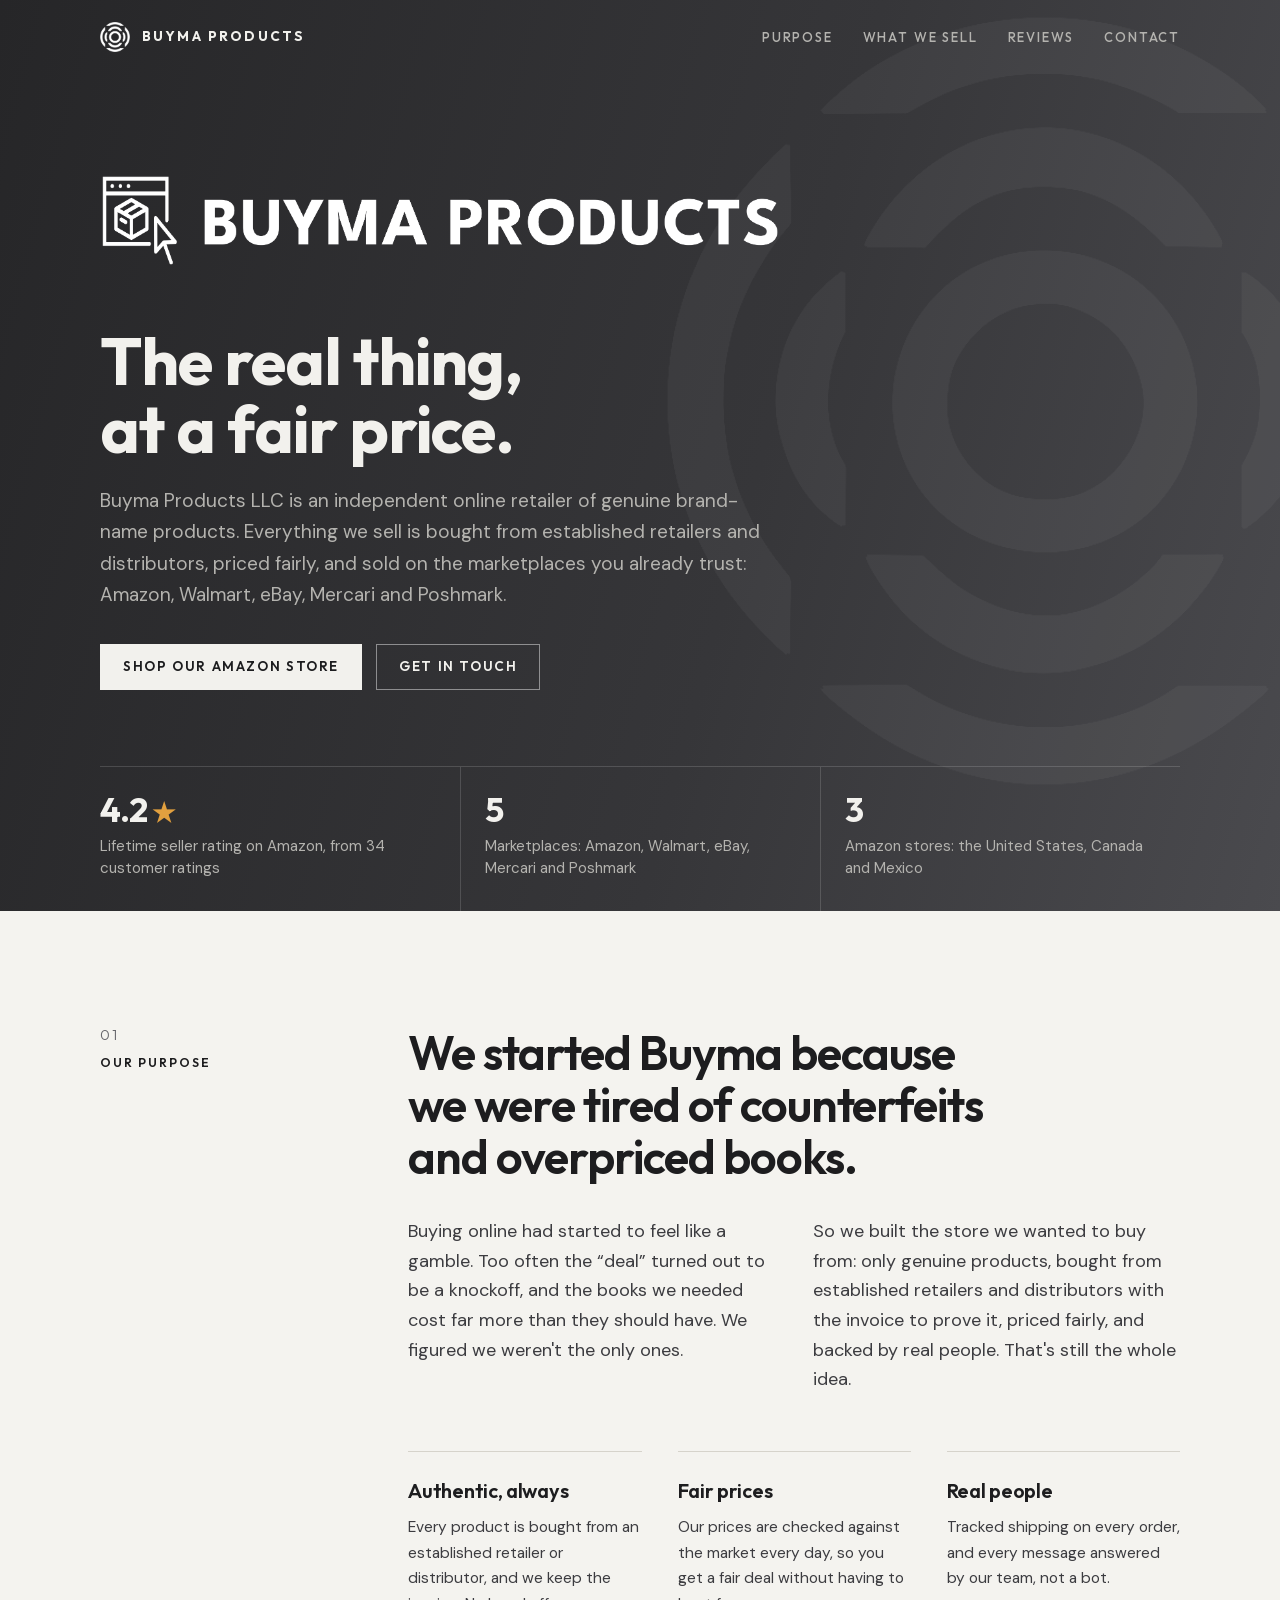
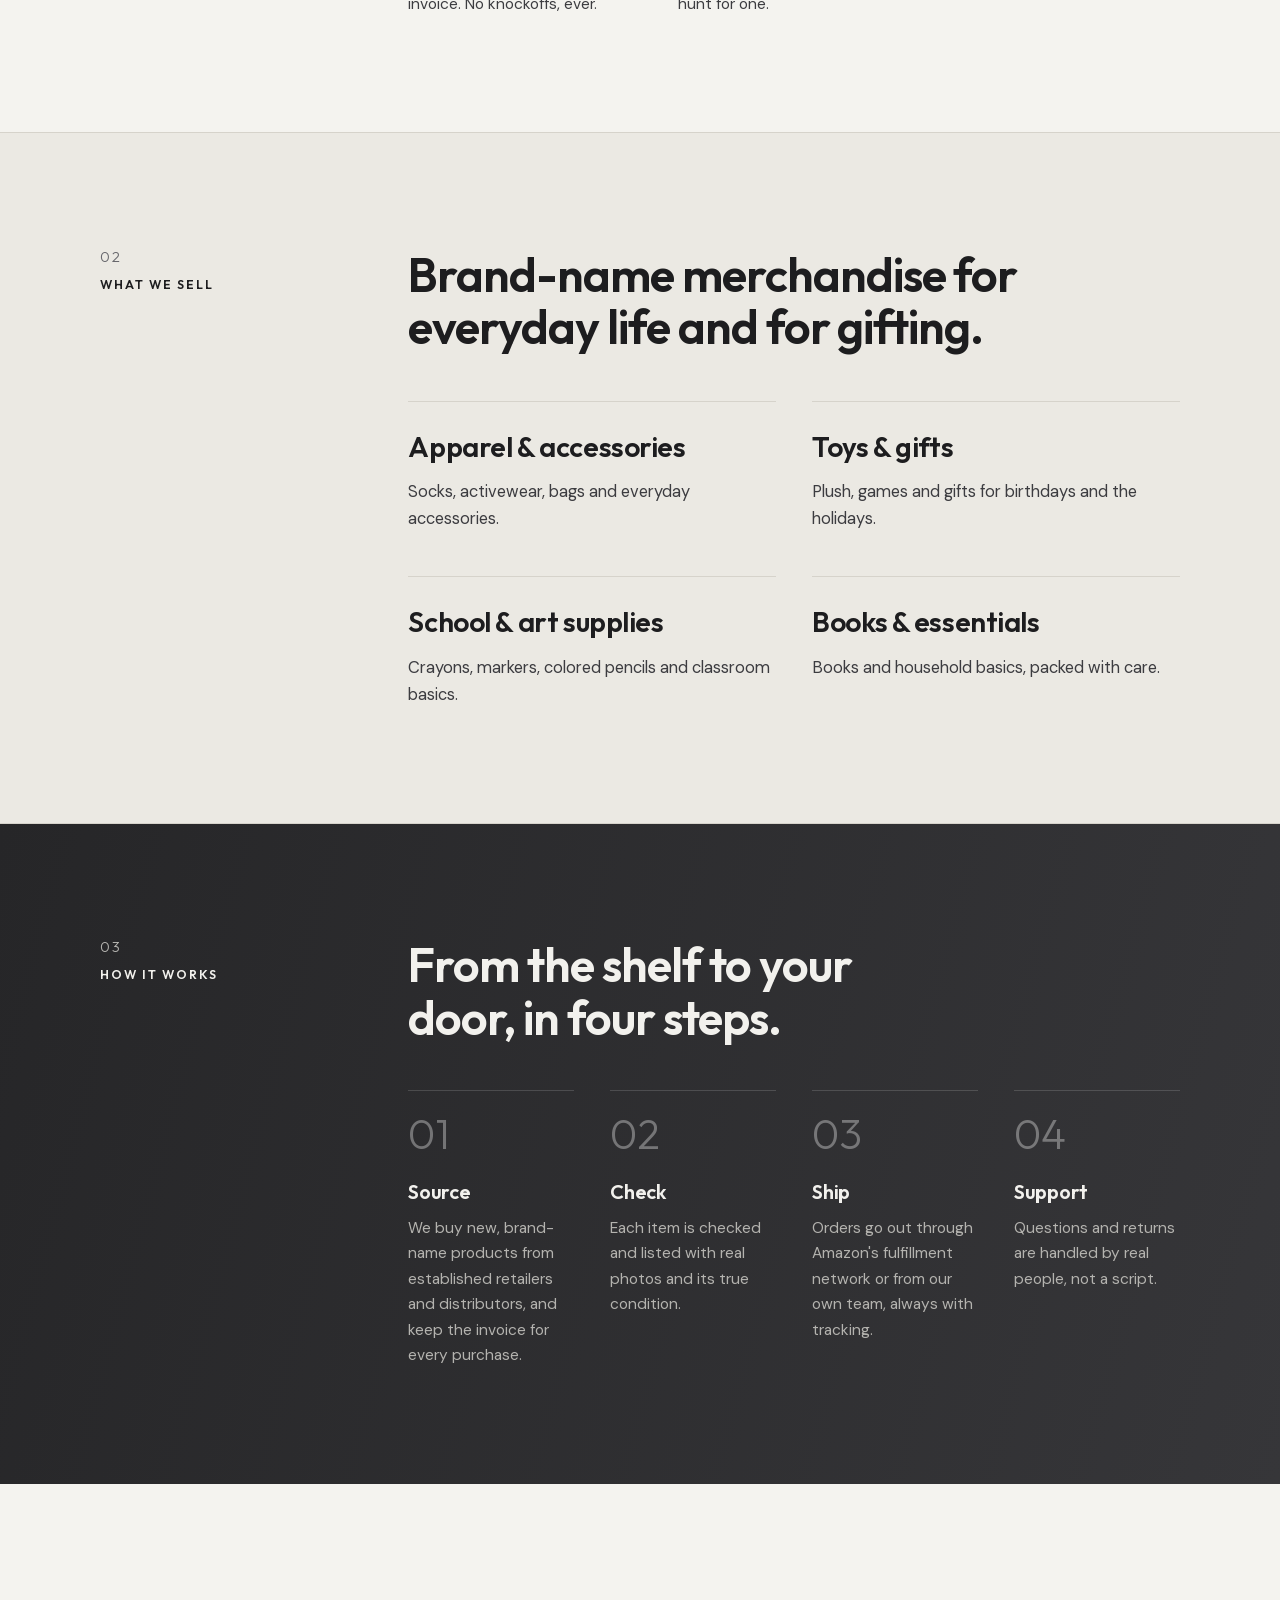
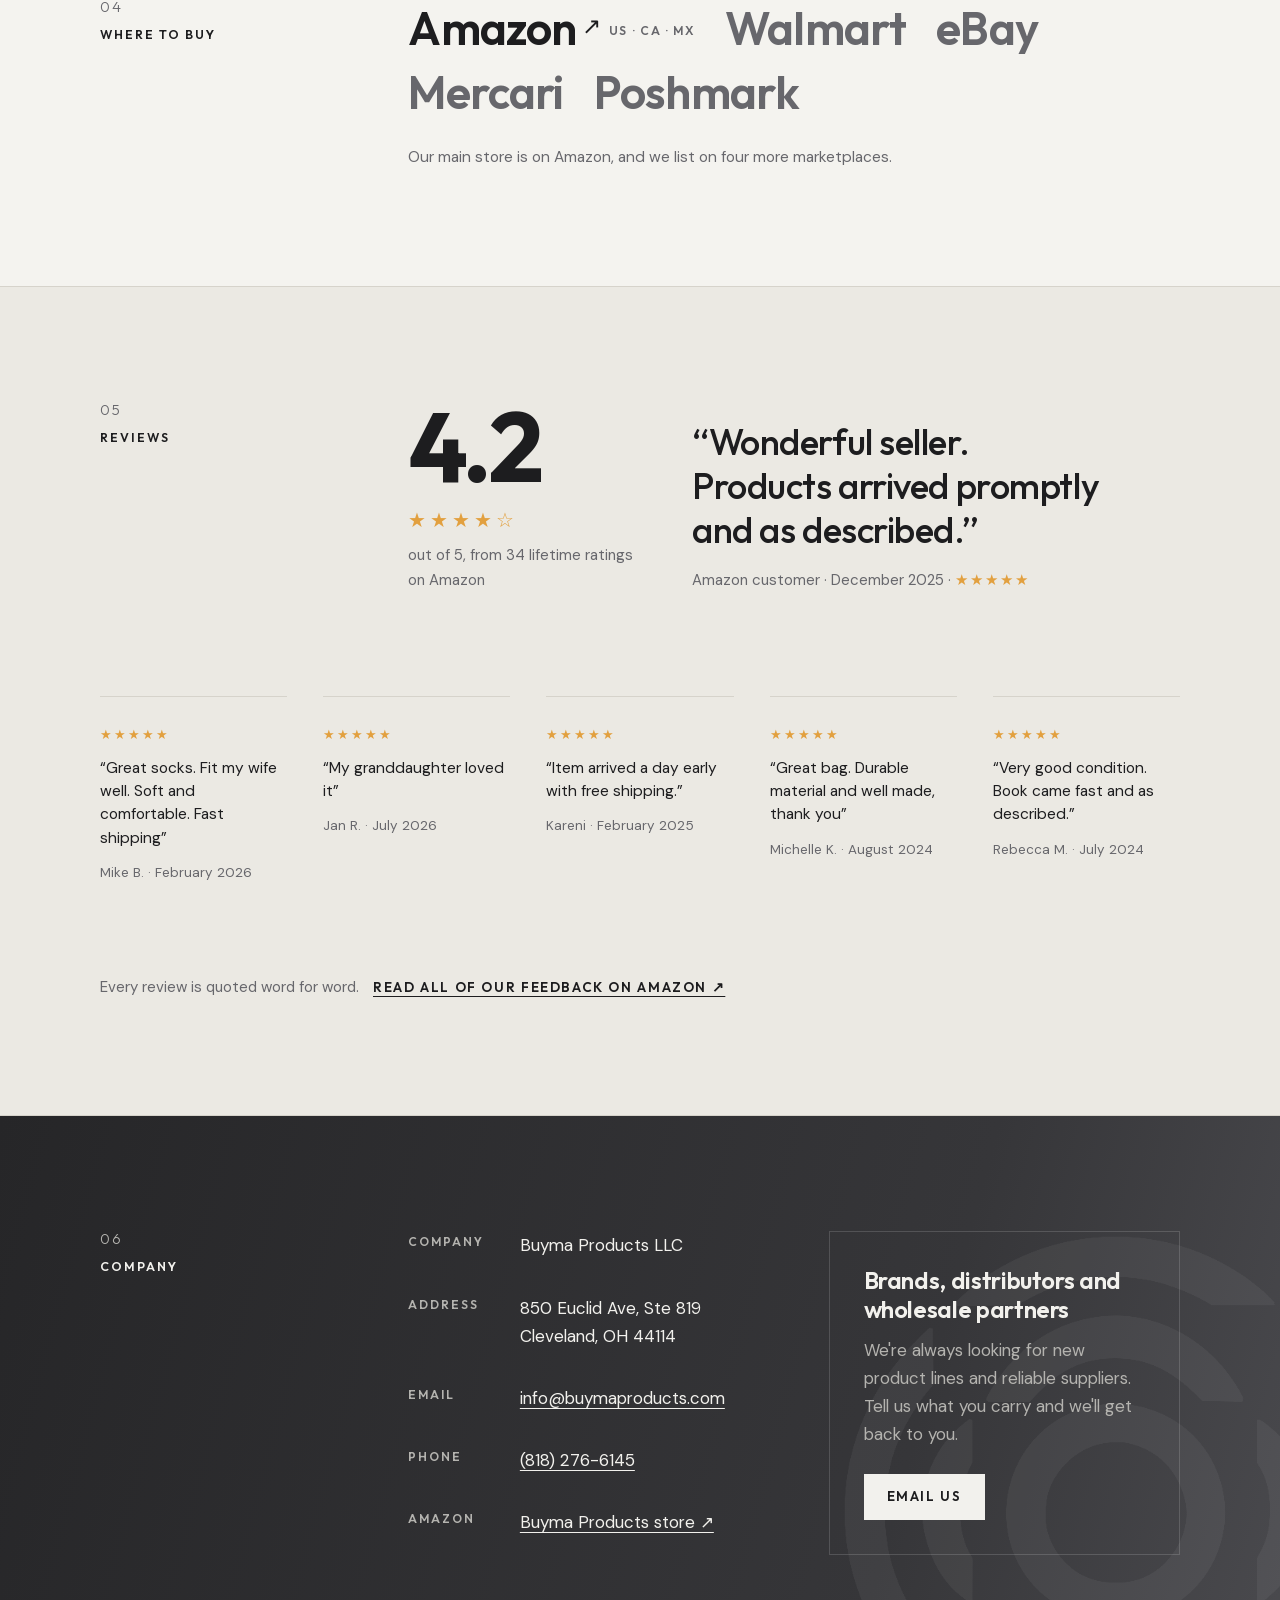
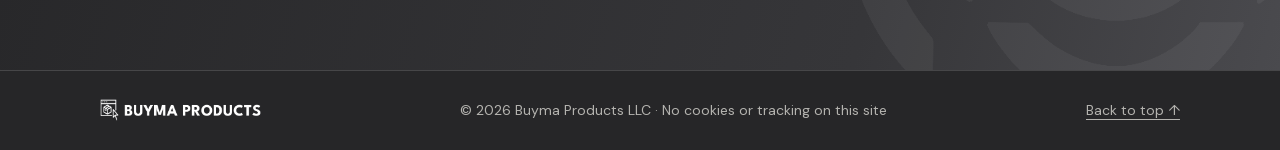
==== index.html @ 317c4941 "New buymaproducts.com: replace the framed Wix/LegalZoom page with our own site Charcoal and paper de" ====
<!doctype html>
<html lang="en">
<head>
<meta charset="utf-8">
<meta name="viewport" content="width=device-width, initial-scale=1">
<title>Buyma Products LLC · Genuine brand-name products at fair prices</title>
<meta name="description" content="Buyma Products LLC sells genuine brand-name products at fair prices on Amazon, Walmart Marketplace, eBay, Mercari and Poshmark. Every item is sourced from established retailers and distributors.">
<link rel="canonical" href="https://buymaproducts.com/">
<meta name="theme-color" content="#262628">
<link rel="icon" href="/favicon.ico" sizes="any">
<link rel="icon" type="image/png" sizes="32x32" href="/assets/favicon-32.png">
<link rel="apple-touch-icon" href="/assets/apple-touch-icon.png">
<link rel="preload" href="/assets/fonts/Outfit-normal.woff2" as="font" type="font/woff2" crossorigin>
<link rel="preload" href="/assets/fonts/DMSans-normal.woff2" as="font" type="font/woff2" crossorigin>
<meta property="og:type" content="website">
<meta property="og:site_name" content="Buyma Products LLC">
<meta property="og:title" content="Buyma Products LLC">
<meta property="og:description" content="The real thing, at a fair price. Genuine brand-name products on Amazon, Walmart, eBay and more.">
<meta property="og:url" content="https://buymaproducts.com/">
<meta property="og:image" content="https://buymaproducts.com/assets/og.png">
<meta property="og:image:width" content="1200">
<meta property="og:image:height" content="630">
<meta name="twitter:card" content="summary_large_image">
<link rel="stylesheet" href="/style.css">
<script type="application/ld+json">
{
  "@context": "https://schema.org",
  "@type": "Organization",
  "name": "Buyma Products LLC",
  "url": "https://buymaproducts.com/",
  "logo": "https://buymaproducts.com/assets/logo-512.png",
  "email": "info@buymaproducts.com",
  "telephone": "+1-818-276-6145",
  "address": {
    "@type": "PostalAddress",
    "streetAddress": "850 Euclid Ave Ste 819",
    "addressLocality": "Cleveland",
    "addressRegion": "OH",
    "postalCode": "44114",
    "addressCountry": "US"
  },
  "sameAs": ["https://www.amazon.com/sp?seller=A3UGXQ8UREJ1LC"]
}
</script>
</head>
<body>
<a class="skip" href="#main">Skip to content</a>

<header class="hero">
  <div class="wrap">
    <div class="topbar">
      <a class="brand" href="/" aria-label="Buyma Products, home"><img src="/assets/mark-white.png" alt="" width="30" height="30"><span class="brand-name">Buyma Products</span></a>
      <nav class="menu" aria-label="Main">
        <a href="#purpose">Purpose</a>
        <a class="opt" href="#sell">What we sell</a>
        <a class="opt" href="#reviews">Reviews</a>
        <a href="#contact">Contact</a>
      </nav>
    </div>

    <div class="hero-body">
      <img class="lockup" src="/assets/wordmark-white.png" alt="Buyma Products" width="2095" height="287">
      <h1>The real thing,<br> at a fair price.</h1>
      <p class="lead">Buyma Products LLC is an independent online retailer of genuine brand-name products. Everything we sell is bought from established retailers and distributors, priced fairly, and sold on the marketplaces you already trust: Amazon, Walmart, eBay, Mercari and Poshmark.</p>
      <div class="cta">
        <a class="btn btn-light" href="https://www.amazon.com/s?me=A3UGXQ8UREJ1LC">Shop our Amazon store</a>
        <a class="btn btn-line" href="#contact">Get in touch</a>
      </div>
    </div>

    <div class="facts-row" role="list" aria-label="At a glance">
      <div class="fact" role="listitem"><b>4.2<span class="stars" aria-hidden="true">★</span></b><span>Lifetime seller rating on Amazon, from 34 customer ratings</span></div>
      <div class="fact" role="listitem"><b>5</b><span>Marketplaces: Amazon, Walmart, eBay, Mercari and Poshmark</span></div>
      <div class="fact" role="listitem"><b>3</b><span>Amazon stores: the United States, Canada and Mexico</span></div>
    </div>
  </div>
</header>

<main id="main">
  <section class="sec" id="purpose" aria-labelledby="purpose-title">
    <div class="wrap sec-grid">
      <div class="sec-head"><span class="num">01</span><h2 id="purpose-title">Our purpose</h2></div>
      <div>
        <p class="statement">We started Buyma because we were tired of counterfeits and overpriced books.</p>
        <div class="prose">
          <p>Buying online had started to feel like a gamble. Too often the “deal” turned out to be a knockoff, and the books we needed cost far more than they should have. We figured we weren't the only ones.</p>
          <p>So we built the store we wanted to buy from: only genuine products, bought from established retailers and distributors with the invoice to prove it, priced fairly, and backed by real people. That's still the whole idea.</p>
        </div>
        <div class="ruled values">
          <div><h3>Authentic, always</h3><p>Every product is bought from an established retailer or distributor, and we keep the invoice. No knockoffs, ever.</p></div>
          <div><h3>Fair prices</h3><p>Our prices are checked against the market every day, so you get a fair deal without having to hunt for one.</p></div>
          <div><h3>Real people</h3><p>Tracked shipping on every order, and every message answered by our team, not a bot.</p></div>
        </div>
      </div>
    </div>
  </section>

  <section class="sec alt" id="sell" aria-labelledby="sell-title">
    <div class="wrap sec-grid">
      <div class="sec-head"><span class="num">02</span><h2 id="sell-title">What we sell</h2></div>
      <div>
        <p class="statement">Brand-name merchandise for everyday life and for gifting.</p>
        <div class="ruled catalog" style="margin-top:48px">
          <div><h3>Apparel &amp; accessories</h3><p>Socks, activewear, bags and everyday accessories.</p></div>
          <div><h3>Toys &amp; gifts</h3><p>Plush, games and gifts for birthdays and the holidays.</p></div>
          <div><h3>School &amp; art supplies</h3><p>Crayons, markers, colored pencils and classroom basics.</p></div>
          <div><h3>Books &amp; essentials</h3><p>Books and household basics, packed with care.</p></div>
        </div>
      </div>
    </div>
  </section>

  <section class="sec band" aria-labelledby="how-title">
    <div class="wrap sec-grid">
      <div class="sec-head"><span class="num">03</span><h2 id="how-title">How it works</h2></div>
      <div>
        <p class="statement">From the shelf to your door, in four steps.</p>
        <div class="ruled steps">
          <div><h3>Source</h3><p>We buy new, brand-name products from established retailers and distributors, and keep the invoice for every purchase.</p></div>
          <div><h3>Check</h3><p>Each item is checked and listed with real photos and its true condition.</p></div>
          <div><h3>Ship</h3><p>Orders go out through Amazon's fulfillment network or from our own team, always with tracking.</p></div>
          <div><h3>Support</h3><p>Questions and returns are handled by real people, not a script.</p></div>
        </div>
      </div>
    </div>
  </section>

  <section class="sec" aria-labelledby="where-title">
    <div class="wrap sec-grid">
      <div class="sec-head"><span class="num">04</span><h2 id="where-title">Where to buy</h2></div>
      <div>
        <div class="markets">
          <a href="https://www.amazon.com/s?me=A3UGXQ8UREJ1LC">Amazon<span class="arr" aria-hidden="true">↗</span><sup>US · CA · MX</sup></a>
          <span>Walmart</span>
          <span>eBay</span>
          <span>Mercari</span>
          <span>Poshmark</span>
        </div>
        <p class="note">Our main store is on Amazon, and we list on four more marketplaces.</p>
      </div>
    </div>
  </section>

  <section class="sec alt" id="reviews" aria-labelledby="reviews-title">
    <div class="wrap sec-grid">
      <div class="sec-head"><span class="num">05</span><h2 id="reviews-title">Reviews</h2></div>
      <div>
        <div class="reviews-top">
          <div class="score">
            <b>4.2</b>
            <span class="stars" role="img" aria-label="4.2 out of 5 stars">★★★★☆</span>
            <small>out of 5, from 34 lifetime ratings on Amazon</small>
          </div>
          <figure class="feature">
            <blockquote>“Wonderful seller. Products arrived promptly and as described.”</blockquote>
            <figcaption>Amazon customer · December 2025 · <span class="stars" aria-label="5 out of 5 stars">★★★★★</span></figcaption>
          </figure>
        </div>
      </div>
      <div class="ruled quotes span-all">
          <figure><span class="stars" role="img" aria-label="5 out of 5 stars">★★★★★</span><blockquote>“Great socks. Fit my wife well. Soft and comfortable. Fast shipping”</blockquote><figcaption>Mike B. · February 2026</figcaption></figure>
          <figure><span class="stars" role="img" aria-label="5 out of 5 stars">★★★★★</span><blockquote>“My granddaughter loved it”</blockquote><figcaption>Jan R. · July 2026</figcaption></figure>
          <figure><span class="stars" role="img" aria-label="5 out of 5 stars">★★★★★</span><blockquote>“Item arrived a day early with free shipping.”</blockquote><figcaption>Kareni · February 2025</figcaption></figure>
          <figure><span class="stars" role="img" aria-label="5 out of 5 stars">★★★★★</span><blockquote>“Great bag. Durable material and well made, thank you”</blockquote><figcaption>Michelle K. · August 2024</figcaption></figure>
          <figure><span class="stars" role="img" aria-label="5 out of 5 stars">★★★★★</span><blockquote>“Very good condition. Book came fast and as described.”</blockquote><figcaption>Rebecca M. · July 2024</figcaption></figure>
        </div>
      <p class="more-line span-all">Every review is quoted word for word. <a class="more" href="https://www.amazon.com/sp?seller=A3UGXQ8UREJ1LC">Read all of our feedback on Amazon ↗</a></p>
    </div>
  </section>

  <section class="sec company" id="contact" aria-labelledby="contact-title">
    <div class="wrap sec-grid">
      <div class="sec-head"><span class="num">06</span><h2 id="contact-title">Company</h2></div>
      <div class="company-grid">
        <dl class="facts">
          <dt>Company</dt><dd>Buyma Products LLC</dd>
          <dt>Address</dt><dd>850 Euclid Ave, Ste 819<br>Cleveland, OH 44114</dd>
          <dt>Email</dt><dd><a href="mailto:info@buymaproducts.com">info@buymaproducts.com</a></dd>
          <dt>Phone</dt><dd><a href="tel:+18182766145">(818) 276-6145</a></dd>
          <dt>Amazon</dt><dd><a href="https://www.amazon.com/sp?seller=A3UGXQ8UREJ1LC">Buyma Products store ↗</a></dd>
        </dl>
        <div class="partner">
          <h3>Brands, distributors and wholesale partners</h3>
          <p>We're always looking for new product lines and reliable suppliers. Tell us what you carry and we'll get back to you.</p>
          <a class="btn btn-light" href="mailto:info@buymaproducts.com?subject=Wholesale%20inquiry">Email us</a>
        </div>
      </div>
    </div>
  </section>
</main>

<footer class="foot">
  <div class="wrap">
    <img src="/assets/wordmark-white.png" alt="Buyma Products" width="161" height="22">
    <span>© 2026 Buyma Products LLC · No cookies or tracking on this site</span>
    <a href="#main">Back to top ↑</a>
  </div>
</footer>
</body>
</html>
---- style.css ----
/* Buyma Products LLC: one stylesheet for every page on buymaproducts.com.
   Charcoal and paper, from the banner and ring logo. Fonts are served from this site (no third-party requests). */
@font-face{font-family:'DM Sans';font-style:italic;font-weight:400;font-display:swap;src:url(/assets/fonts/DMSans-italic.woff2) format('woff2');unicode-range:U+0000-00FF, U+0131, U+0152-0153, U+02BB-02BC, U+02C6, U+02DA, U+02DC, U+0304, U+0308, U+0329, U+2000-206F, U+20AC, U+2122, U+2191, U+2193, U+2212, U+2215, U+FEFF, U+FFFD}
@font-face{font-family:'DM Sans';font-style:normal;font-weight:300 700;font-display:swap;src:url(/assets/fonts/DMSans-normal.woff2) format('woff2');unicode-range:U+0000-00FF, U+0131, U+0152-0153, U+02BB-02BC, U+02C6, U+02DA, U+02DC, U+0304, U+0308, U+0329, U+2000-206F, U+20AC, U+2122, U+2191, U+2193, U+2212, U+2215, U+FEFF, U+FFFD}
@font-face{font-family:'Outfit';font-style:normal;font-weight:300 800;font-display:swap;src:url(/assets/fonts/Outfit-normal.woff2) format('woff2');unicode-range:U+0000-00FF, U+0131, U+0152-0153, U+02BB-02BC, U+02C6, U+02DA, U+02DC, U+0304, U+0308, U+0329, U+2000-206F, U+20AC, U+2122, U+2191, U+2193, U+2212, U+2215, U+FEFF, U+FFFD}

:root{
  --paper:#f4f3ef; --paper-2:#ebe9e3;
  --ink:#1d1d1f; --text:#3c3c40; --muted:#67676c; --rule:#d6d3cb;
  --char:#262628; --char-2:#363639; --char-3:#4a4a4e;
  --on-dark:#f2f1ed; --on-dark-2:#b4b3af; --on-dark-rule:rgba(255,255,255,.15);
  --star:#e2a03f;
  --display:"Outfit",ui-sans-serif,-apple-system,"Segoe UI",Helvetica,Arial,sans-serif;
  --body:"DM Sans",ui-sans-serif,-apple-system,"Segoe UI",Helvetica,Arial,sans-serif;
  --max:1160px; --gutter:clamp(20px,4vw,40px);
  color-scheme:light;
}
@media (prefers-color-scheme:dark){
  :root{
    --paper:#151517; --paper-2:#1b1b1e;
    --ink:#f2f1ed; --text:#cfcdc8; --muted:#9b9ba0; --rule:#2e2e32;
    --char:#0f0f11; --char-2:#1c1c1f; --char-3:#2a2a2e;
    color-scheme:dark;
  }
}

*,*::before,*::after{box-sizing:border-box}
html{-webkit-text-size-adjust:100%;scroll-behavior:smooth}
@media (prefers-reduced-motion:reduce){html{scroll-behavior:auto}*{transition:none!important}}
body{margin:0;background:var(--paper);color:var(--text);font:400 17px/1.65 var(--body);
  -webkit-font-smoothing:antialiased;text-rendering:optimizeLegibility}
img{max-width:100%;height:auto;display:block}
a{color:inherit;text-decoration:underline;text-decoration-thickness:1px;text-underline-offset:4px}
a:hover{text-decoration-thickness:2px}
:focus-visible{outline:2px solid currentColor;outline-offset:4px}
h1,h2,h3{font-family:var(--display);color:var(--ink);font-weight:700;letter-spacing:-.015em;margin:0}
p{margin:0}
h1,.statement,.feature blockquote{text-wrap:balance}
.wrap{max-width:var(--max);margin:0 auto;padding:0 var(--gutter)}
.skip{position:absolute;left:-9999px;top:0}
.skip:focus{left:16px;top:12px;z-index:20;background:#fff;color:#1d1d1f;padding:10px 14px}
.label{font:600 12.5px/1.3 var(--display);letter-spacing:.16em;text-transform:uppercase;color:var(--muted)}
.stars{color:var(--star);letter-spacing:2px}

/* buttons: square, quiet, uppercase */
.btn{display:inline-flex;align-items:center;justify-content:center;gap:10px;padding:15px 22px;border:1.5px solid transparent;
  font:600 13.5px/1 var(--display);letter-spacing:.12em;text-transform:uppercase;text-decoration:none;transition:background .15s,border-color .15s,color .15s}
.btn-light{background:var(--on-dark);color:#1d1d1f}
.btn-light:hover{background:#fff}
.btn-line{border-color:rgba(255,255,255,.45);color:var(--on-dark)}
.btn-line:hover{border-color:#fff}
.btn-ink{background:var(--ink);color:var(--paper)}

/* hero: the banner, extended */
.hero{position:relative;overflow:hidden;color:var(--on-dark);background:linear-gradient(105deg,var(--char) 0%,var(--char-2) 58%,var(--char-3) 100%)}
.hero::after{content:"";position:absolute;right:-12vw;top:44%;width:min(64vw,780px);aspect-ratio:1;transform:translateY(-50%);
  background:url(/assets/mark-white.png) center/contain no-repeat;opacity:.045;pointer-events:none}
.topbar{position:relative;z-index:2;display:flex;align-items:center;justify-content:space-between;gap:20px;padding:22px 0}
.brand{display:inline-flex;align-items:center;gap:12px;color:var(--on-dark);text-decoration:none;
  font:700 13.5px/1 var(--display);letter-spacing:.16em;text-transform:uppercase;white-space:nowrap}
.brand img{width:30px;height:30px}
.menu{display:flex;gap:30px}
.menu a{color:var(--on-dark-2);text-decoration:none;font:500 13px/1 var(--display);letter-spacing:.14em;text-transform:uppercase}
.menu a:hover{color:var(--on-dark)}
.hero-body{position:relative;z-index:1;padding:clamp(44px,8vw,100px) 0 clamp(44px,6vw,76px)}
.lockup{width:min(680px,100%);margin-bottom:clamp(34px,5.5vw,60px)}
.hero h1{color:var(--on-dark);font-size:clamp(36px,5.6vw,66px);line-height:1.03;max-width:12.5em}
.hero .lead{color:var(--on-dark-2);font-size:clamp(17px,1.7vw,19px);max-width:35em;margin-top:22px}
.cta{display:flex;flex-wrap:wrap;gap:14px;margin-top:34px}
.facts-row{position:relative;z-index:1;display:grid;grid-template-columns:repeat(3,1fr);border-top:1px solid var(--on-dark-rule)}
.fact{padding:26px 24px 32px 0}
.fact+.fact{padding-left:24px;border-left:1px solid var(--on-dark-rule)}
.fact b{display:block;font:700 34px/1 var(--display);color:var(--on-dark);letter-spacing:-.01em}
.fact b .stars{font-size:26px;letter-spacing:0;margin-left:4px}
.fact>span{display:block;margin-top:9px;color:var(--on-dark-2);font-size:15px;line-height:1.45}

/* sections: a label column and a content column, ruled like a catalog */
.sec{padding:clamp(64px,9vw,118px) 0}
.sec+.sec{border-top:1px solid var(--rule)}
.sec.alt{background:var(--paper-2)}
.sec-grid{display:grid;grid-template-columns:minmax(140px,1fr) 3fr;gap:clamp(22px,4vw,64px)}
.sec-head .num{display:block;font:300 15px/1 var(--display);letter-spacing:.1em;color:var(--muted);margin-bottom:12px}
.sec-head h2{font:600 12.5px/1.3 var(--display);letter-spacing:.16em;text-transform:uppercase;color:var(--ink)}
.statement{font:600 clamp(28px,3.7vw,48px)/1.1 var(--display);color:var(--ink);letter-spacing:-.022em;max-width:17em}
.prose{display:grid;grid-template-columns:1fr 1fr;gap:clamp(20px,3vw,40px);margin-top:34px;font-size:18px;color:var(--text)}
.ruled{display:grid;gap:0 clamp(20px,3vw,36px)}
.ruled>*{border-top:1px solid var(--rule);padding-top:22px}
.ruled h3{font-size:20px;font-weight:600}
.ruled p{margin-top:8px;font-size:15.5px}
.values{grid-template-columns:repeat(3,1fr);margin-top:56px}
.catalog{grid-template-columns:1fr 1fr;row-gap:44px}
.catalog h3{font-size:clamp(22px,2.4vw,28px)}
.catalog p{font-size:16.5px;max-width:28em}

/* process band */
.band{background:linear-gradient(105deg,var(--char),var(--char-2));color:var(--on-dark)}
.sec.band+.sec{border-top:0}
.band .sec-head .num{color:var(--on-dark-2)}
.band .sec-head h2,.band h3,.band .statement{color:var(--on-dark)}
.steps{grid-template-columns:repeat(4,1fr);counter-reset:step;margin-top:46px}
.band .ruled>*{border-top-color:var(--on-dark-rule)}
.steps>div::before{counter-increment:step;content:"0" counter(step);display:block;font:300 42px/1 var(--display);color:rgba(255,255,255,.34);margin-bottom:20px}
.steps p{color:var(--on-dark-2)}

/* where to buy */
.markets{display:flex;flex-wrap:wrap;align-items:baseline;gap:4px 30px;font:600 clamp(26px,3.7vw,46px)/1.3 var(--display);letter-spacing:-.015em}
.markets>*{color:var(--muted);text-decoration:none}
.markets a{color:var(--ink)}
.markets a:hover{text-decoration:underline;text-decoration-thickness:2px}
.markets .arr{font-size:.5em;vertical-align:.5em;margin-left:6px;font-weight:400}
.markets sup{font:600 12px/1 var(--display);letter-spacing:.14em;color:var(--muted);margin-left:8px;vertical-align:.9em}
.note{margin-top:22px;color:var(--muted);font-size:15.5px}

/* reviews */
.reviews-top{display:grid;grid-template-columns:1fr 2.1fr;gap:clamp(24px,4vw,56px);align-items:end}
.score b{display:block;font:700 clamp(62px,8vw,98px)/.9 var(--display);color:var(--ink);letter-spacing:-.035em}
.score .stars{display:block;font-size:20px;letter-spacing:4px;margin:14px 0 6px}
.score small{display:block;color:var(--muted);font-size:15px}
.feature{margin:0}
.feature blockquote{margin:0;font:500 clamp(24px,2.9vw,36px)/1.22 var(--display);color:var(--ink);letter-spacing:-.012em}
.feature figcaption{margin-top:16px;color:var(--muted);font-size:15px}
.quotes{grid-template-columns:repeat(5,1fr);margin-top:52px}
.span-all{grid-column:1/-1}
.quotes figure{margin:0}
.quotes .stars{font-size:13px}
.quotes blockquote{margin:10px 0 0;color:var(--ink);font-size:15.5px;line-height:1.5}
.quotes figcaption{margin-top:12px;color:var(--muted);font-size:13.5px}
.more-line{margin-top:40px;color:var(--muted);font-size:15px}
.more{margin-left:10px;font:600 13.5px/1 var(--display);letter-spacing:.12em;text-transform:uppercase;color:var(--ink)}

/* company: the closing band */
.company{position:relative;overflow:hidden;background:linear-gradient(105deg,var(--char),var(--char-2) 70%,var(--char-3));color:var(--on-dark)}
.company::after{content:"";position:absolute;right:-9vw;bottom:-22%;width:min(48vw,560px);aspect-ratio:1;
  background:url(/assets/mark-white.png) center/contain no-repeat;opacity:.05;pointer-events:none}
.company .sec-head .num{color:var(--on-dark-2)}
.company .sec-head h2,.company h3{color:var(--on-dark)}
.company-grid{position:relative;z-index:1;display:grid;grid-template-columns:1.05fr 1fr;gap:clamp(28px,4vw,56px)}
.facts{margin:0;display:grid;grid-template-columns:max-content 1fr;gap:16px 36px}
.facts dt{font:600 12px/1.9 var(--display);letter-spacing:.16em;text-transform:uppercase;color:var(--on-dark-2)}
.facts dd{margin:0;color:var(--on-dark)}
.partner{border:1px solid var(--on-dark-rule);padding:clamp(24px,3vw,34px)}
.partner h3{font-size:24px;font-weight:600;line-height:1.2}
.partner p{color:var(--on-dark-2);margin:12px 0 26px}

/* footer */
.foot{background:var(--char);color:var(--on-dark-2);border-top:1px solid var(--on-dark-rule);padding:28px 0;font-size:14px}
.foot .wrap{display:flex;flex-wrap:wrap;align-items:center;justify-content:space-between;gap:14px 28px}
.foot img{height:22px;width:auto}
.foot a{color:var(--on-dark-2)}
.foot a:hover{color:var(--on-dark)}

/* document pages: /youtube, /privacy, 404 */
.doc-top{border-bottom:1px solid var(--rule)}
.doc-top .wrap{display:flex;align-items:center;min-height:68px}
.doc-top .brand{color:var(--ink)}
.doc{max-width:740px;margin:0 auto;padding:56px var(--gutter) 80px}
.doc .brand-line{font:600 12.5px/1.3 var(--display);letter-spacing:.16em;text-transform:uppercase;color:var(--muted)}
.doc h1{font-size:clamp(30px,4.4vw,42px);line-height:1.08;margin:12px 0 10px}
.doc h2{font-size:20px;font-weight:600;margin:36px 0 8px}
.doc .sub{color:var(--muted);margin:0 0 28px}
.doc p+p{margin-top:14px}
.doc ul{padding-left:20px}
.doc li+li{margin-top:6px}
.doc strong{color:var(--ink)}
.doc footer{border-top:1px solid var(--rule);margin-top:48px;padding-top:18px;font-size:14px;color:var(--muted)}
.mark-dark{display:none}
@media (prefers-color-scheme:dark){.mark-light{display:none}.mark-dark{display:block}}

@media (max-width:960px){
  .sec-grid,.reviews-top,.company-grid,.prose{grid-template-columns:1fr}
  .steps{grid-template-columns:1fr 1fr;row-gap:40px}
  .quotes{grid-template-columns:1fr 1fr;row-gap:30px}
  .menu{gap:20px}
}
@media (max-width:640px){
  body{font-size:16.5px}
  .menu a.opt{display:none}
  .topbar .brand-name{display:none}
  .menu{gap:22px}
  .facts-row{grid-template-columns:1fr}
  .fact{padding:20px 0}
  .fact+.fact{padding-left:0;border-left:0;border-top:1px solid var(--on-dark-rule)}
  .values,.catalog,.steps,.quotes{grid-template-columns:1fr}
  .values,.catalog{row-gap:32px}
  .cta .btn{flex:1 1 100%}
  .facts{grid-template-columns:1fr;gap:2px}
  .facts dd{margin-bottom:14px}
  .hero::after{right:-40vw;width:110vw;top:30%}
}
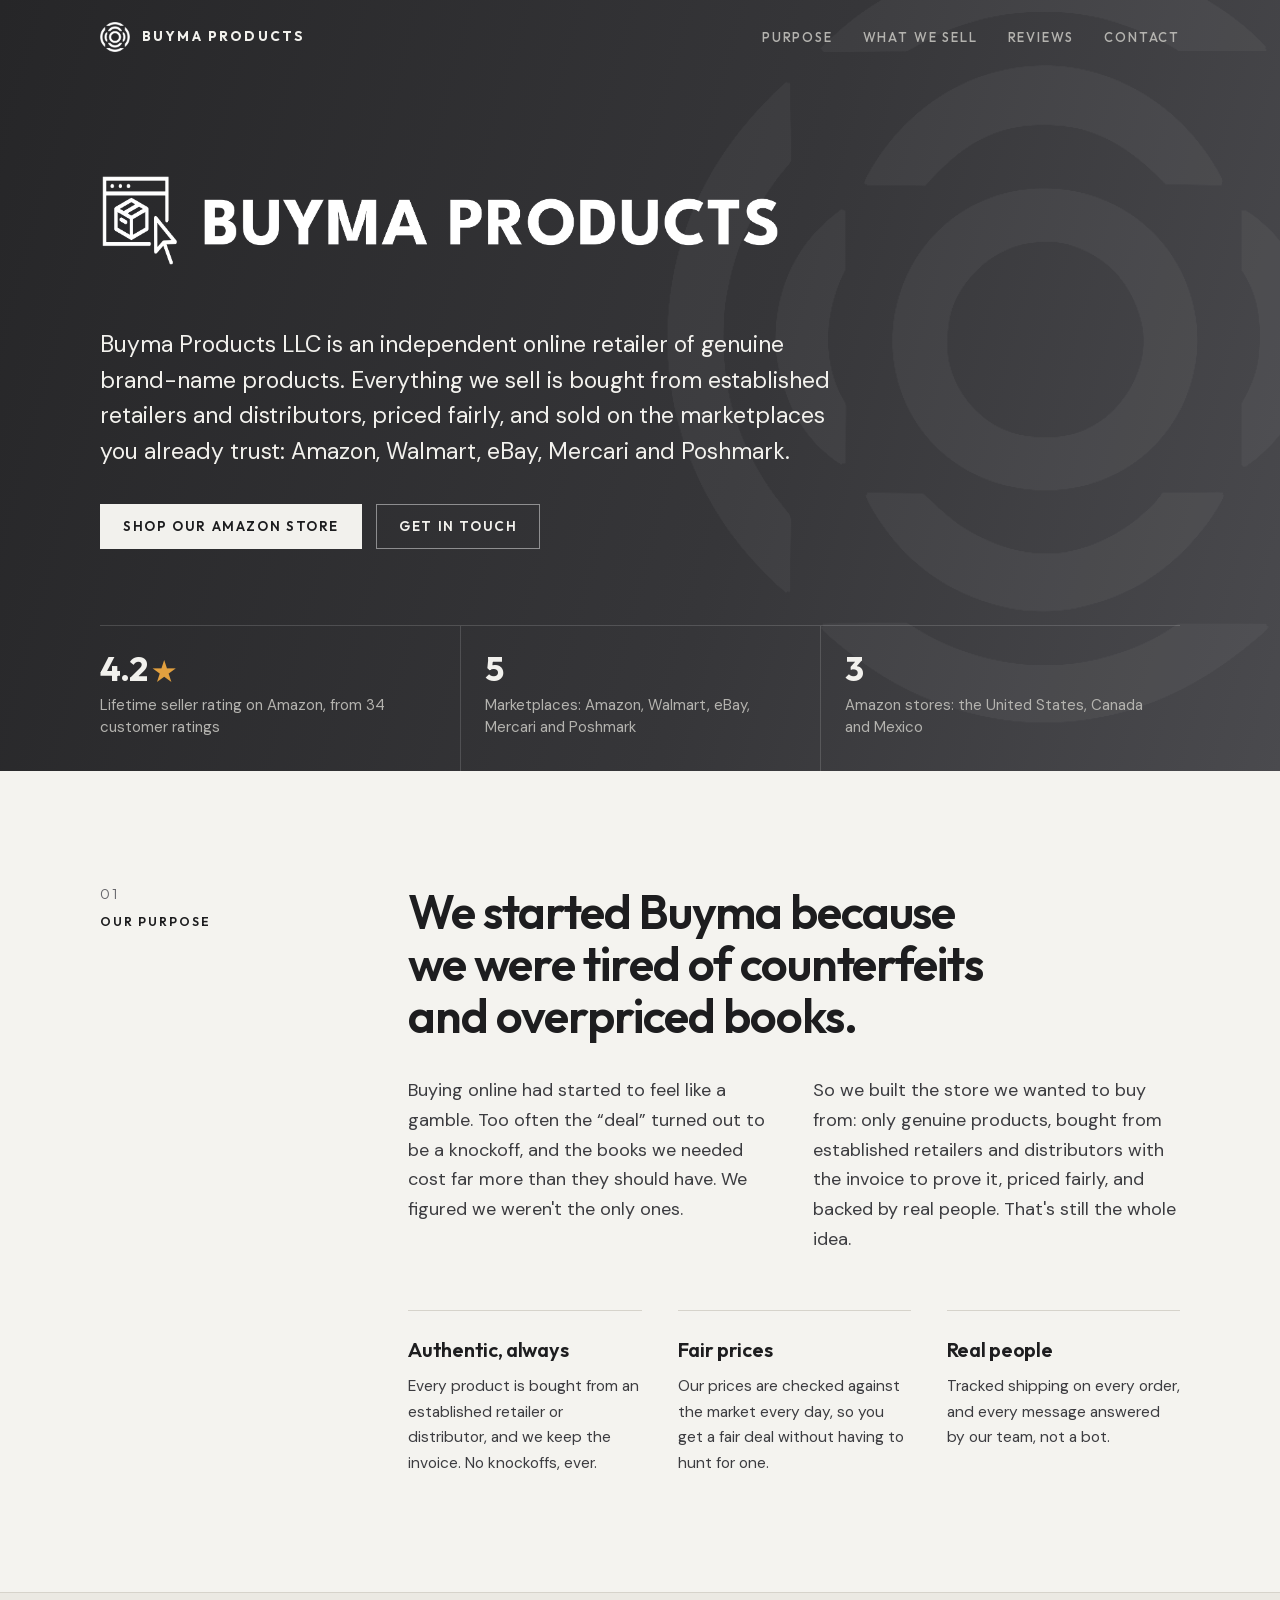
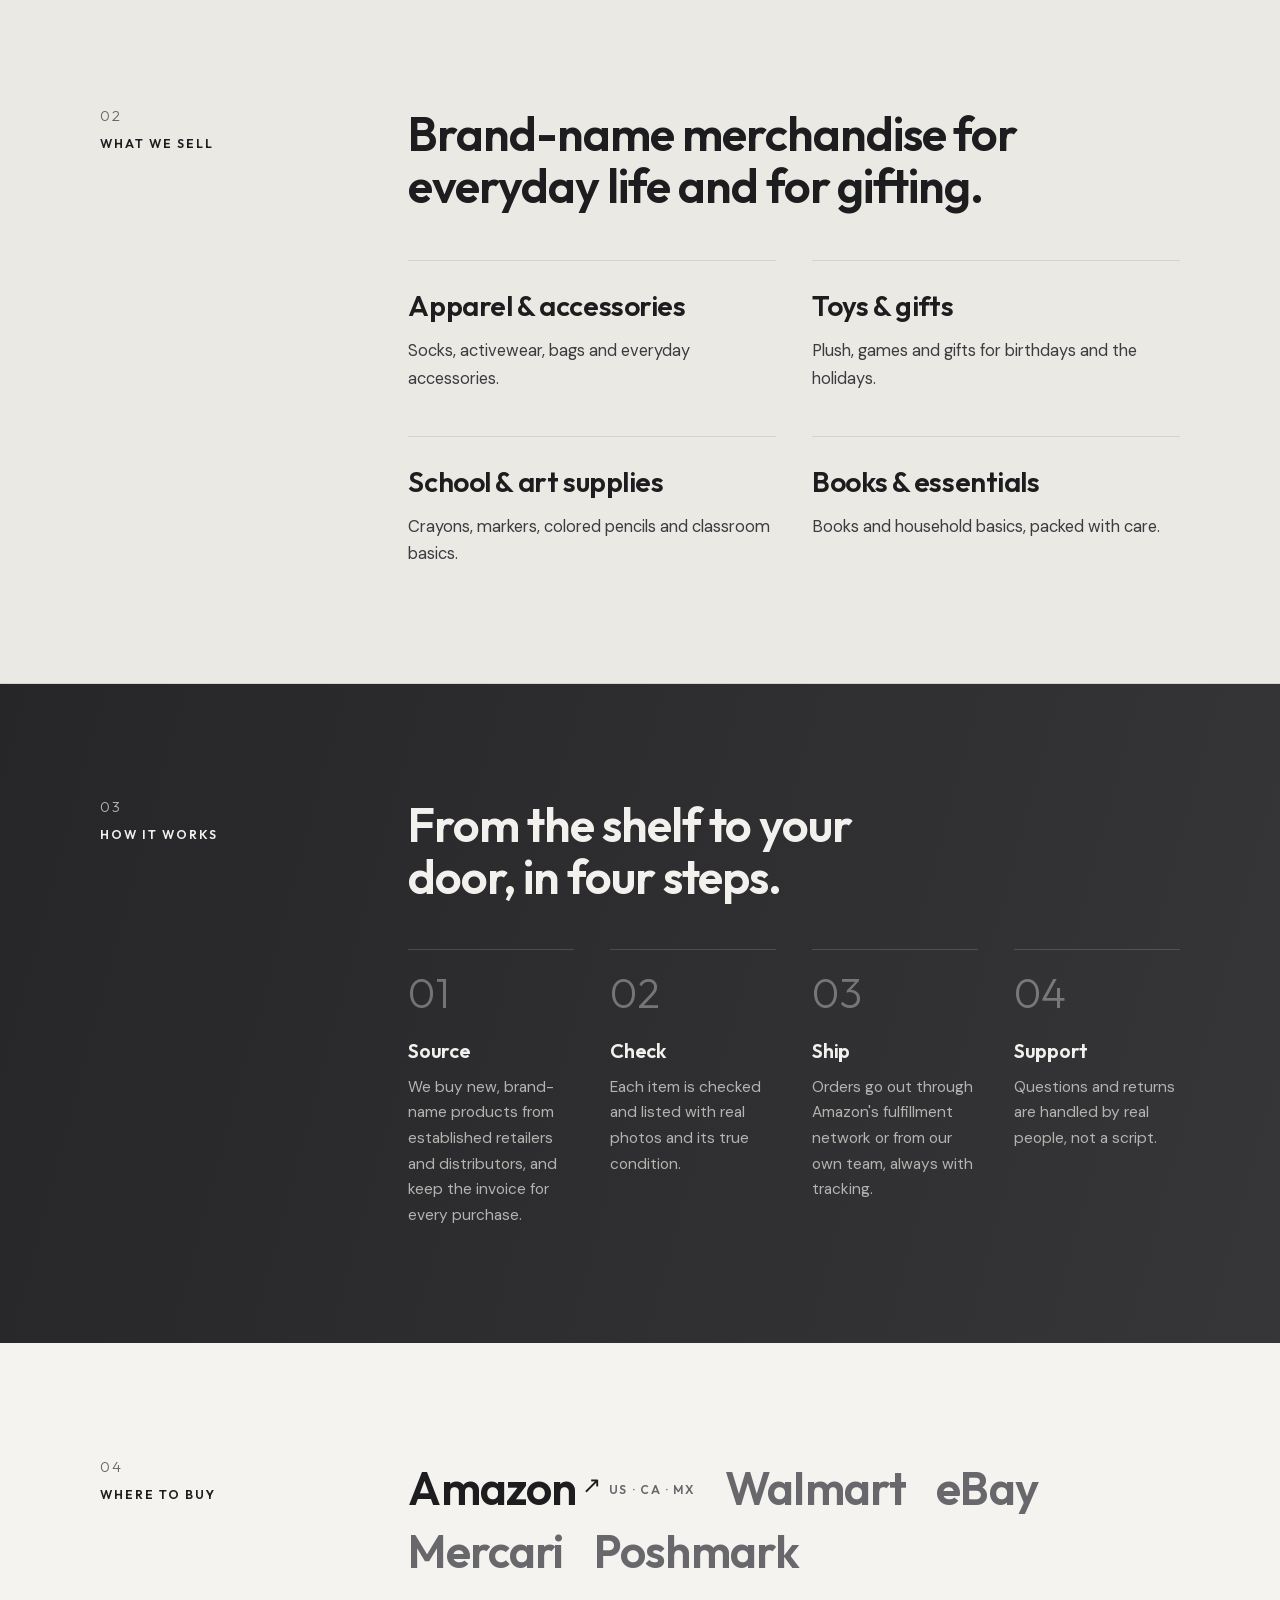
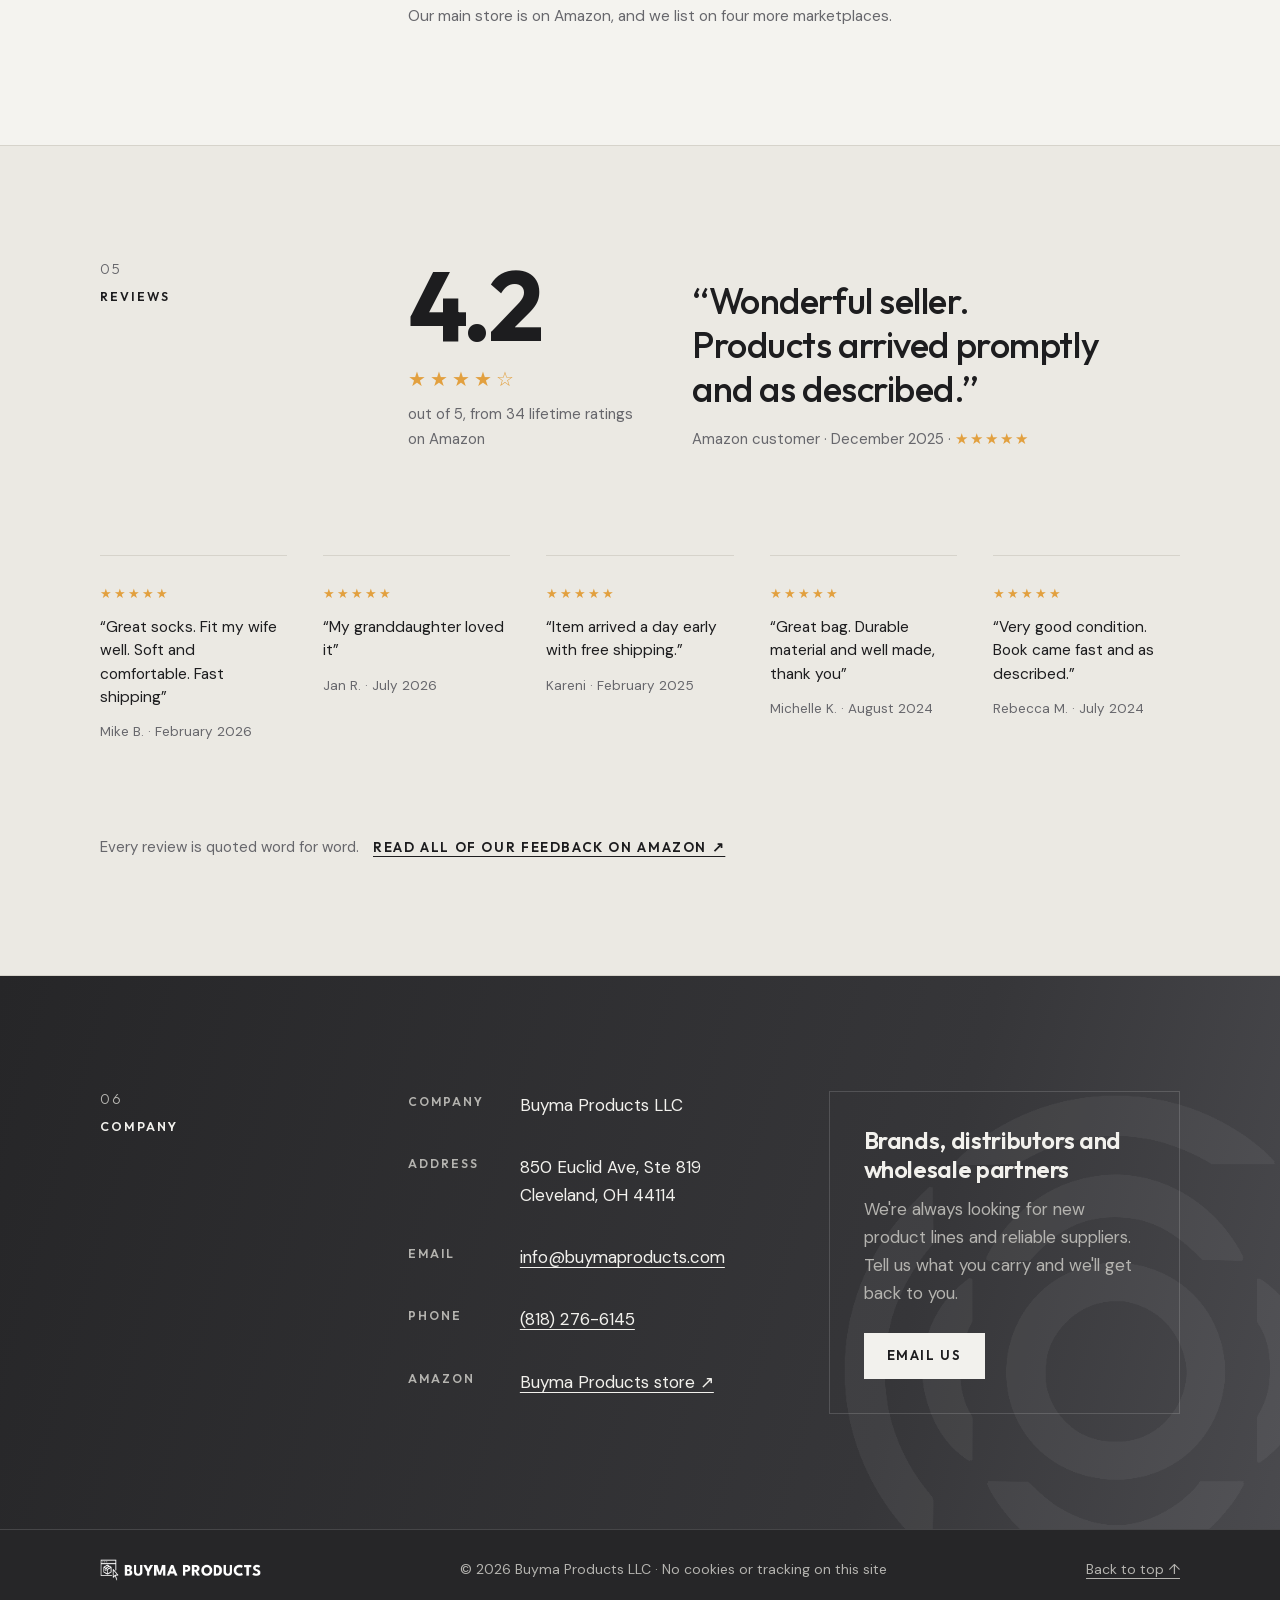
==== commit acfe3f6c: "Drop the hero slogan: the wordmark leads, then what we do Co-Authored-By: Claude Opus 5.5 <noreply@a" ====
--- a/index.html
+++ b/index.html
@@ -15,7 +15,7 @@
 <meta property="og:type" content="website">
 <meta property="og:site_name" content="Buyma Products LLC">
 <meta property="og:title" content="Buyma Products LLC">
-<meta property="og:description" content="The real thing, at a fair price. Genuine brand-name products on Amazon, Walmart, eBay and more.">
+<meta property="og:description" content="Genuine brand-name products on Amazon, Walmart, eBay and more.">
 <meta property="og:url" content="https://buymaproducts.com/">
 <meta property="og:image" content="https://buymaproducts.com/assets/og.png">
 <meta property="og:image:width" content="1200">
@@ -59,8 +59,7 @@
     </div>
 
     <div class="hero-body">
-      <img class="lockup" src="/assets/wordmark-white.png" alt="Buyma Products" width="2095" height="287">
-      <h1>The real thing,<br> at a fair price.</h1>
+      <h1 class="brand-h1"><img class="lockup" src="/assets/wordmark-white.png" alt="Buyma Products" width="2095" height="287"></h1>
       <p class="lead">Buyma Products LLC is an independent online retailer of genuine brand-name products. Everything we sell is bought from established retailers and distributors, priced fairly, and sold on the marketplaces you already trust: Amazon, Walmart, eBay, Mercari and Poshmark.</p>
       <div class="cta">
         <a class="btn btn-light" href="https://www.amazon.com/s?me=A3UGXQ8UREJ1LC">Shop our Amazon store</a>
--- a/style.css
+++ b/style.css
@@ -65,7 +65,8 @@
 .hero-body{position:relative;z-index:1;padding:clamp(44px,8vw,100px) 0 clamp(44px,6vw,76px)}
 .lockup{width:min(680px,100%);margin-bottom:clamp(34px,5.5vw,60px)}
 .hero h1{color:var(--on-dark);font-size:clamp(36px,5.6vw,66px);line-height:1.03;max-width:12.5em}
-.hero .lead{color:var(--on-dark-2);font-size:clamp(17px,1.7vw,19px);max-width:35em;margin-top:22px}
+.hero .brand-h1{margin:0;font-size:0;line-height:0;max-width:none}
+.hero .lead{color:var(--on-dark);font-size:clamp(18px,2vw,23px);line-height:1.55;max-width:33em;margin-top:0}
 .cta{display:flex;flex-wrap:wrap;gap:14px;margin-top:34px}
 .facts-row{position:relative;z-index:1;display:grid;grid-template-columns:repeat(3,1fr);border-top:1px solid var(--on-dark-rule)}
 .fact{padding:26px 24px 32px 0}
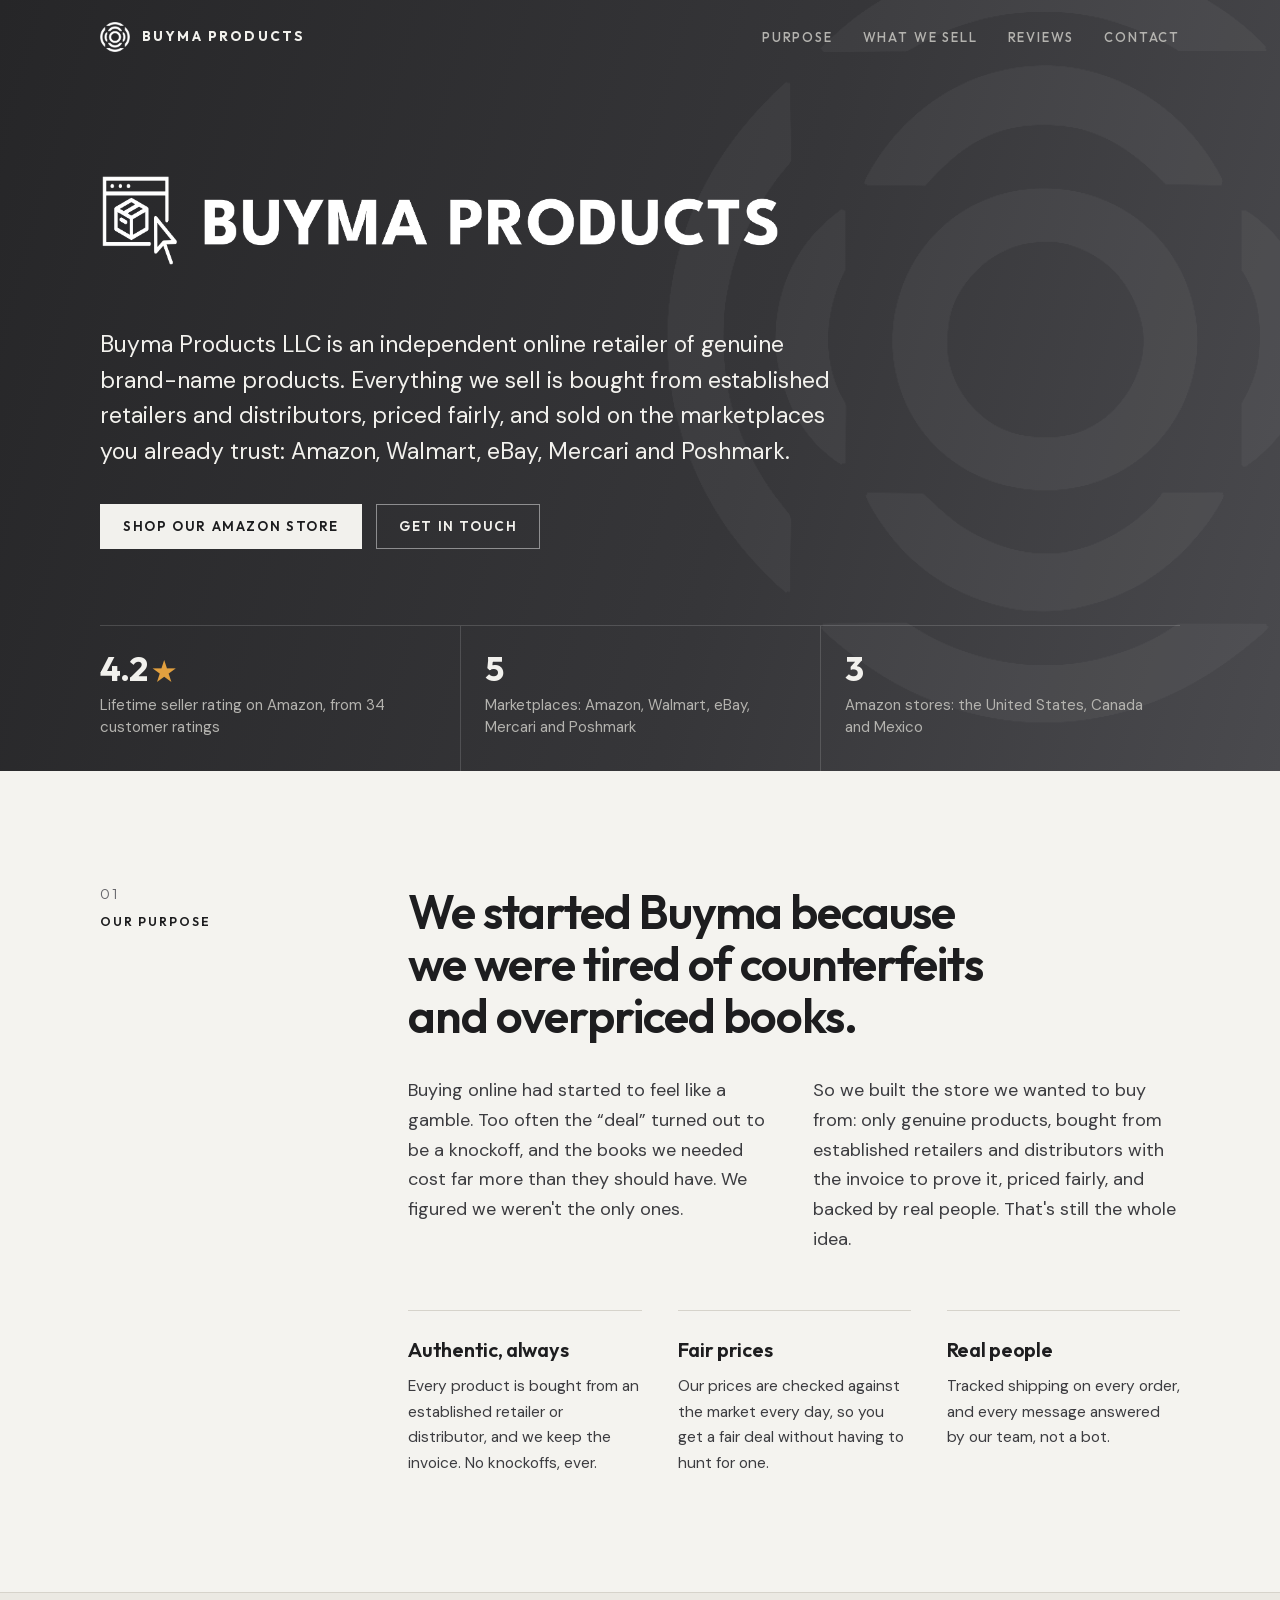
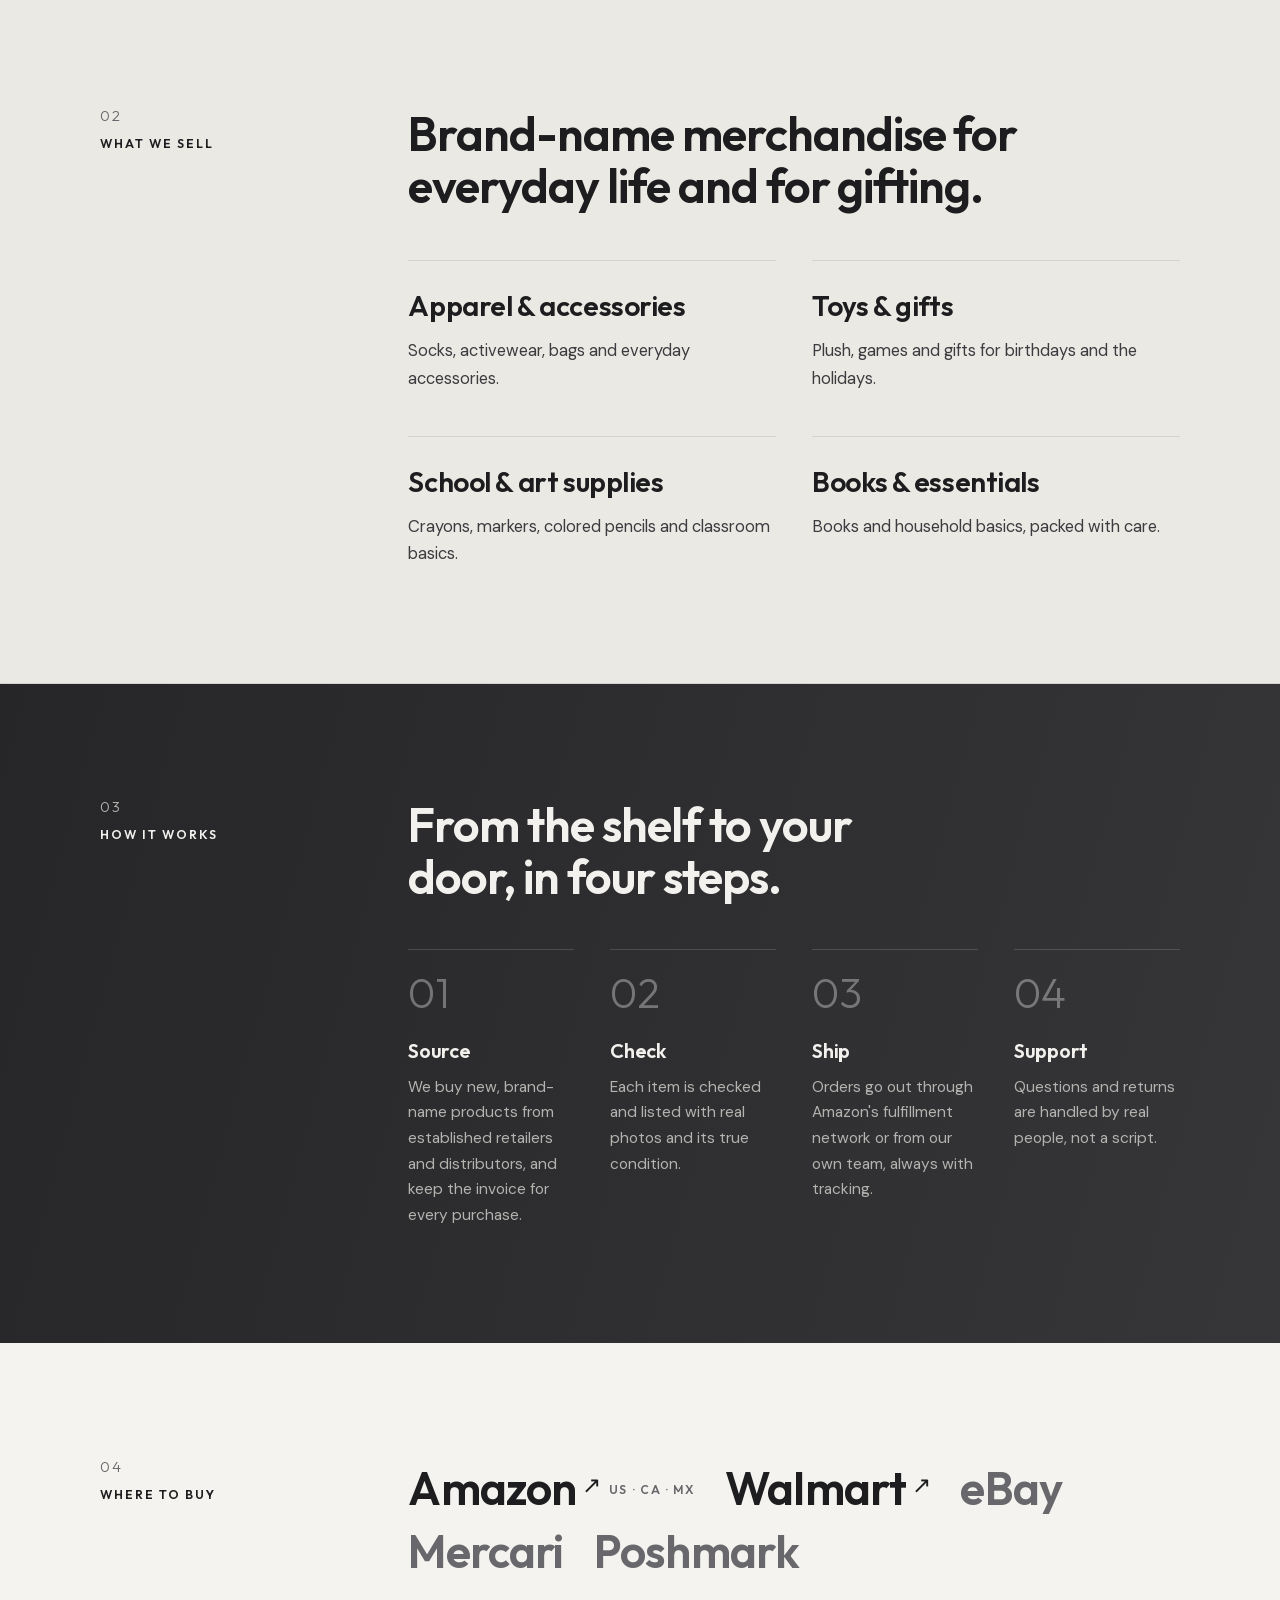
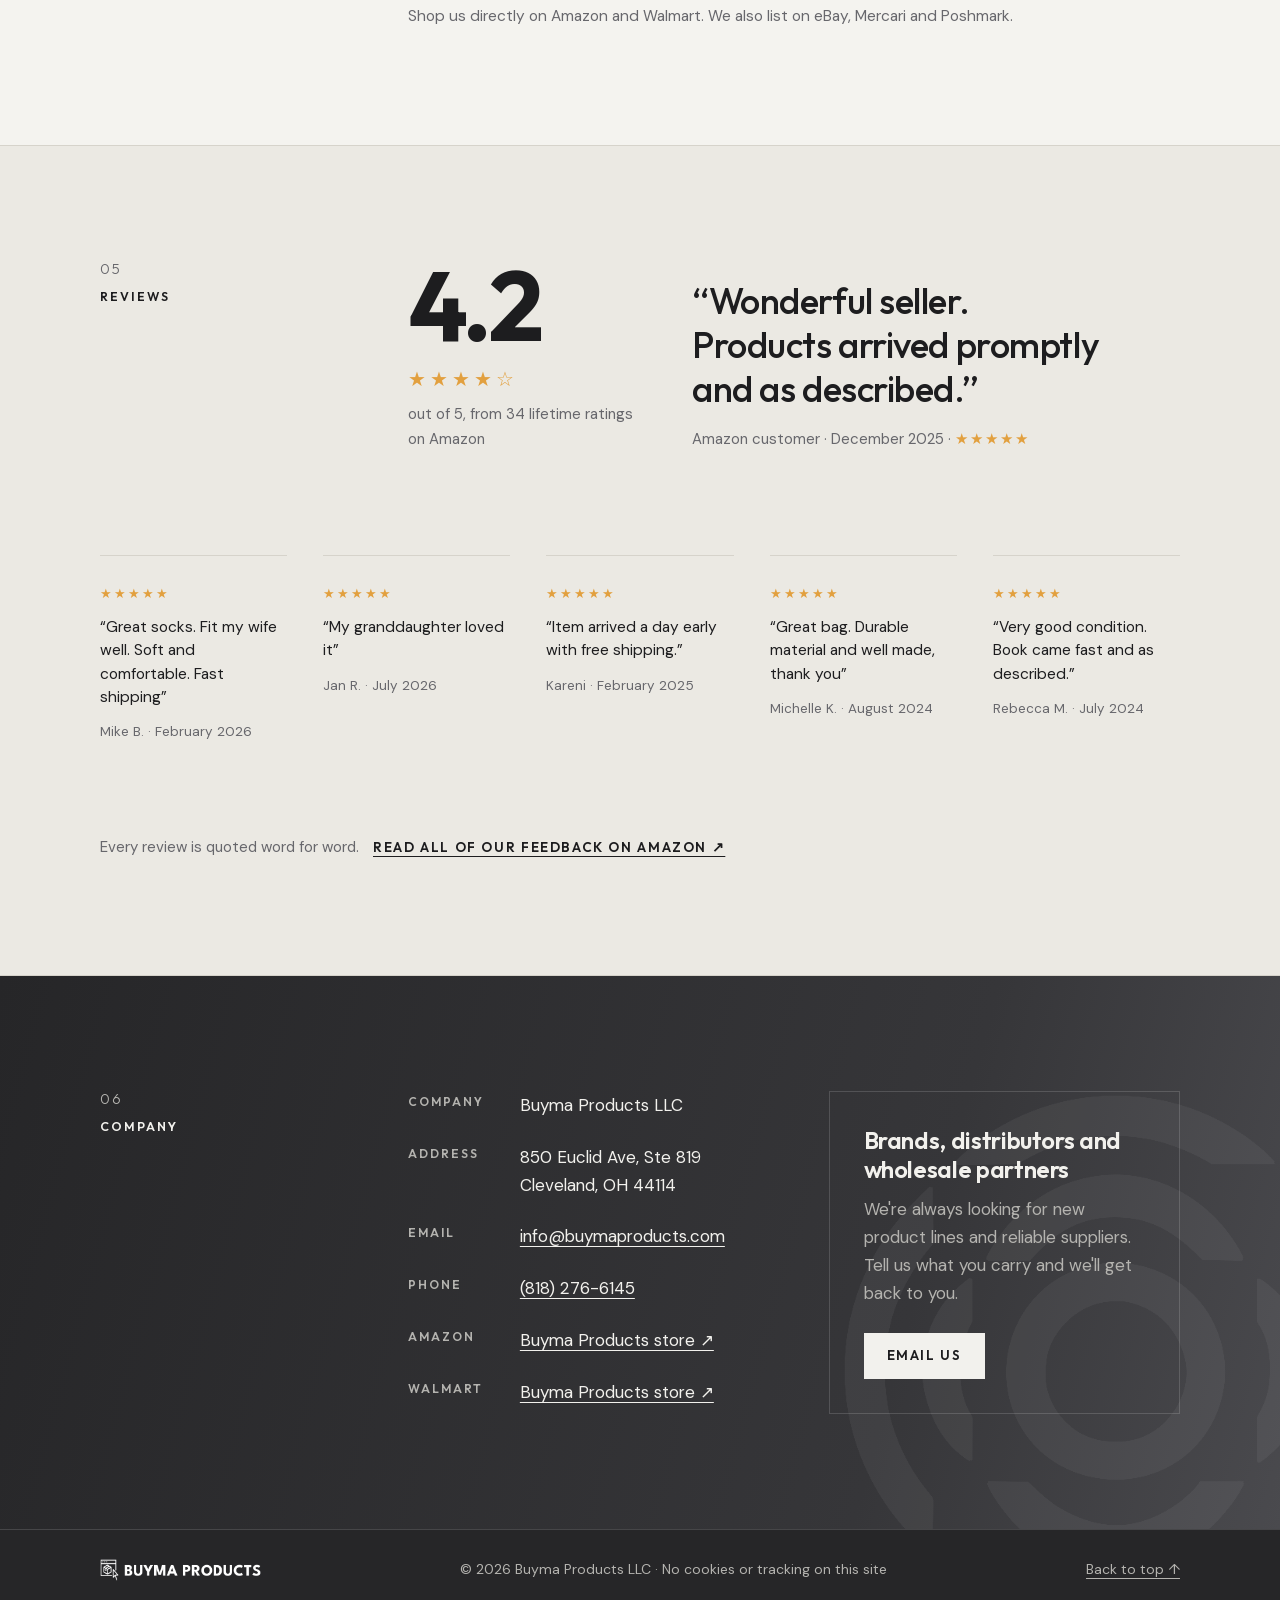
==== commit 0d8a38bf: "Link the Walmart store (seller 102850688) Co-Authored-By: Claude Opus 5.5 <noreply@anthropic.com>" ====
--- a/index.html
+++ b/index.html
@@ -39,7 +39,7 @@
     "postalCode": "44114",
     "addressCountry": "US"
   },
-  "sameAs": ["https://www.amazon.com/sp?seller=A3UGXQ8UREJ1LC"]
+  "sameAs": ["https://www.amazon.com/sp?seller=A3UGXQ8UREJ1LC", "https://www.walmart.com/seller/102850688"]
 }
 </script>
 </head>
@@ -130,12 +130,12 @@
       <div>
         <div class="markets">
           <a href="https://www.amazon.com/s?me=A3UGXQ8UREJ1LC">Amazon<span class="arr" aria-hidden="true">↗</span><sup>US · CA · MX</sup></a>
-          <span>Walmart</span>
+          <a href="https://www.walmart.com/seller/102850688">Walmart<span class="arr" aria-hidden="true">↗</span></a>
           <span>eBay</span>
           <span>Mercari</span>
           <span>Poshmark</span>
         </div>
-        <p class="note">Our main store is on Amazon, and we list on four more marketplaces.</p>
+        <p class="note">Shop us directly on Amazon and Walmart. We also list on eBay, Mercari and Poshmark.</p>
       </div>
     </div>
   </section>
@@ -177,6 +177,7 @@
           <dt>Email</dt><dd><a href="mailto:info@buymaproducts.com">info@buymaproducts.com</a></dd>
           <dt>Phone</dt><dd><a href="tel:+18182766145">(818) 276-6145</a></dd>
           <dt>Amazon</dt><dd><a href="https://www.amazon.com/sp?seller=A3UGXQ8UREJ1LC">Buyma Products store ↗</a></dd>
+          <dt>Walmart</dt><dd><a href="https://www.walmart.com/seller/102850688">Buyma Products store ↗</a></dd>
         </dl>
         <div class="partner">
           <h3>Brands, distributors and wholesale partners</h3>
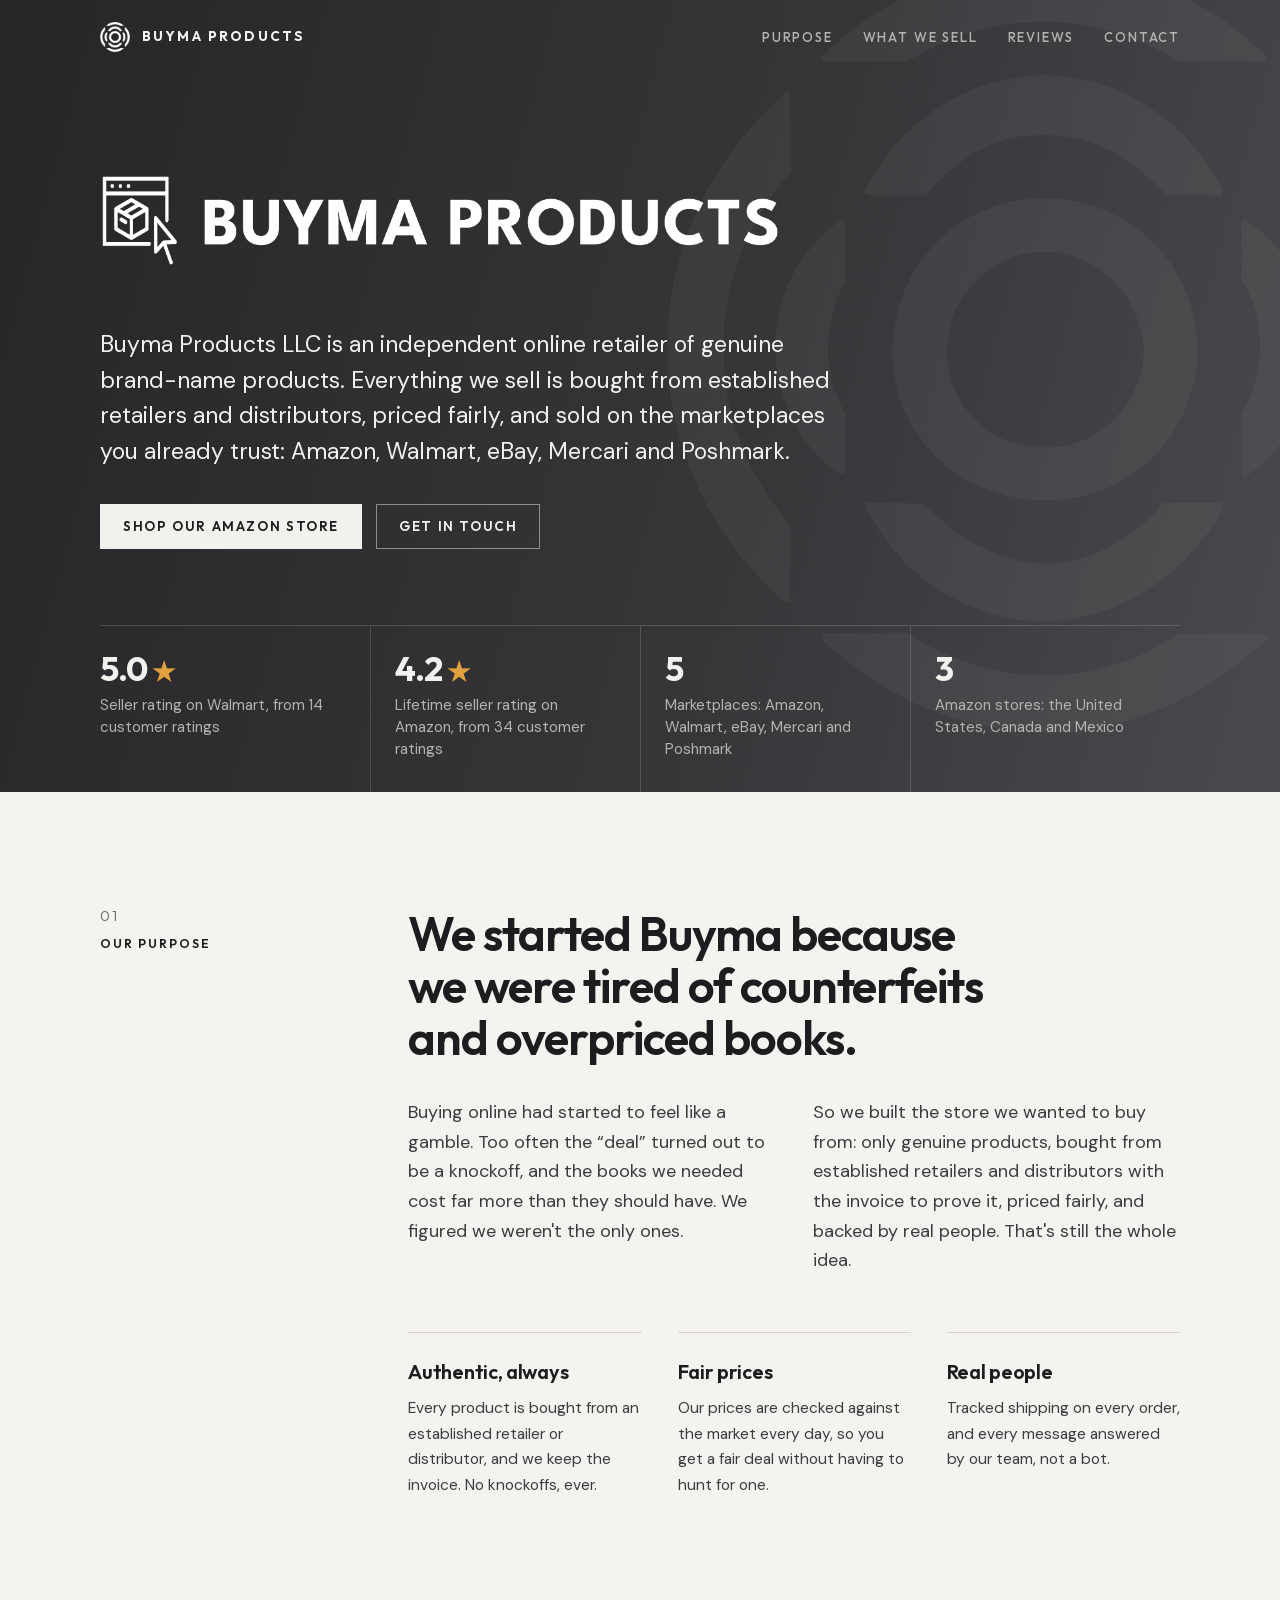
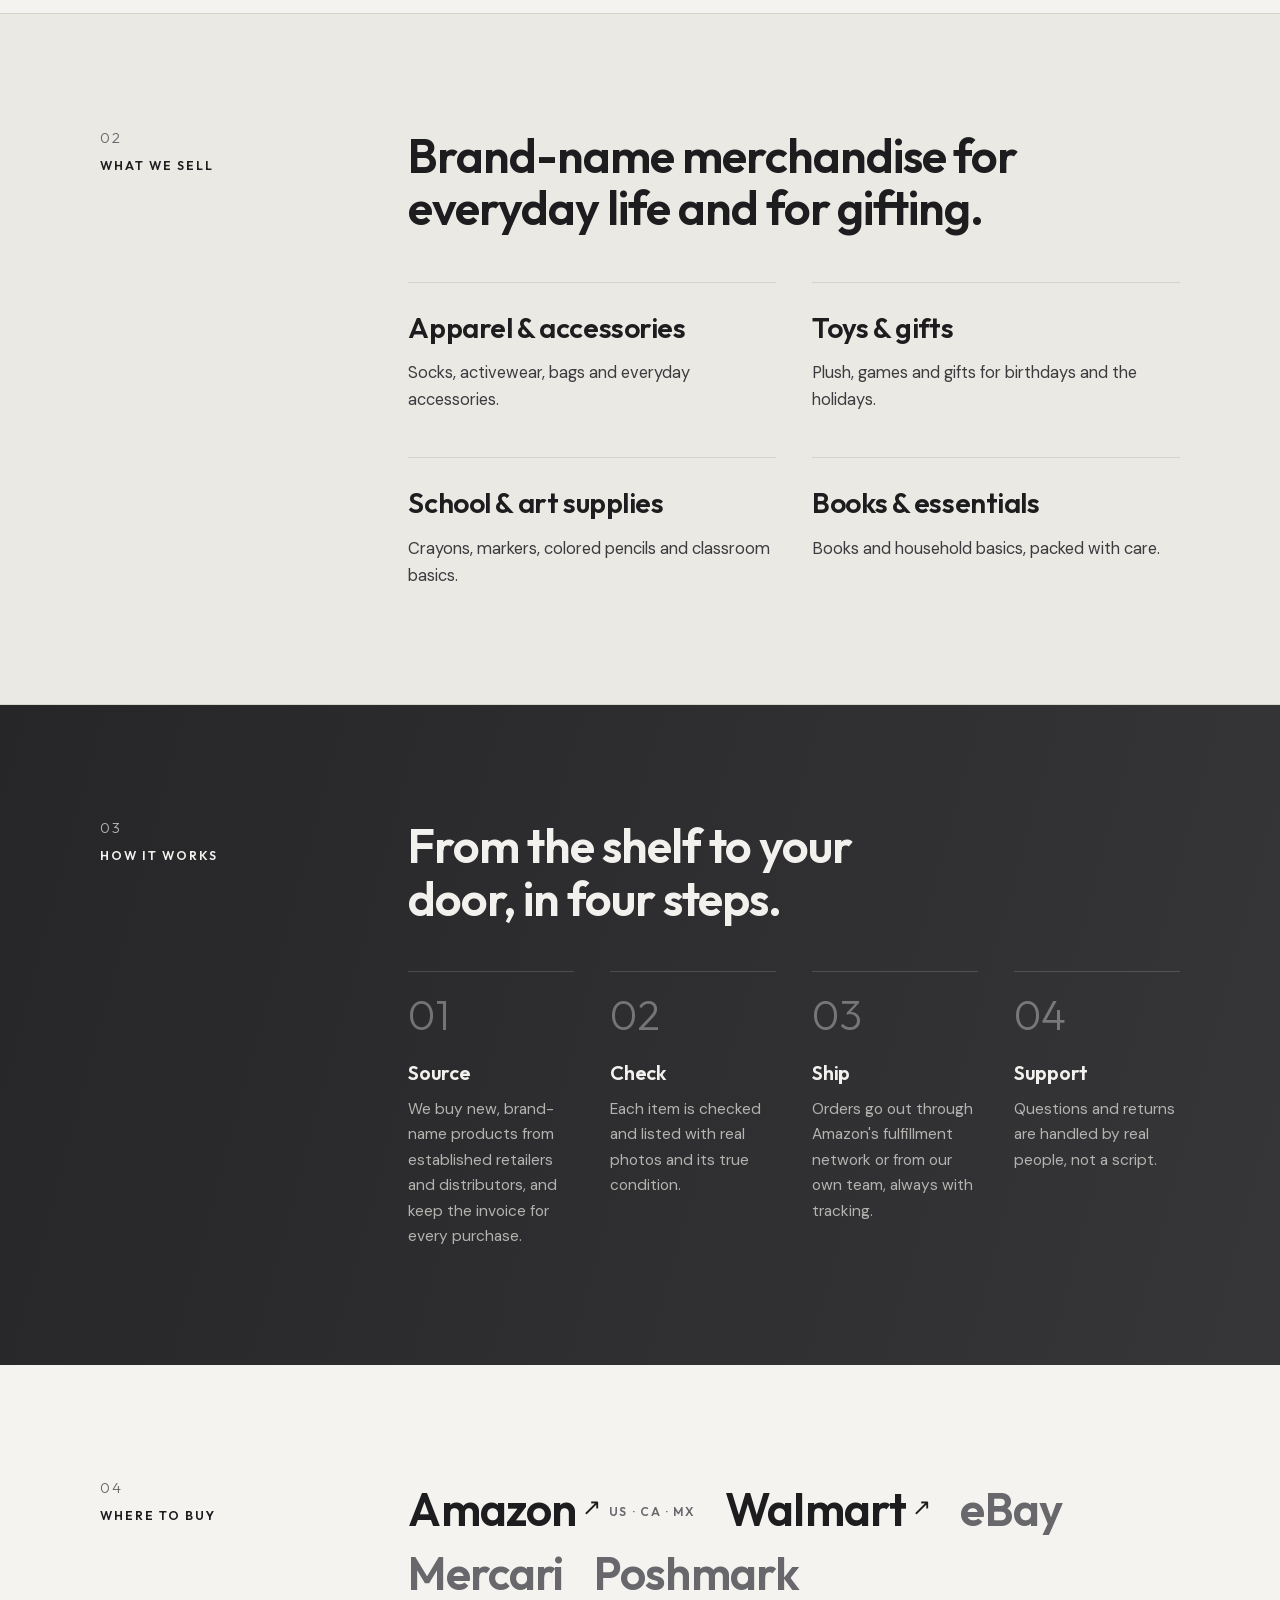
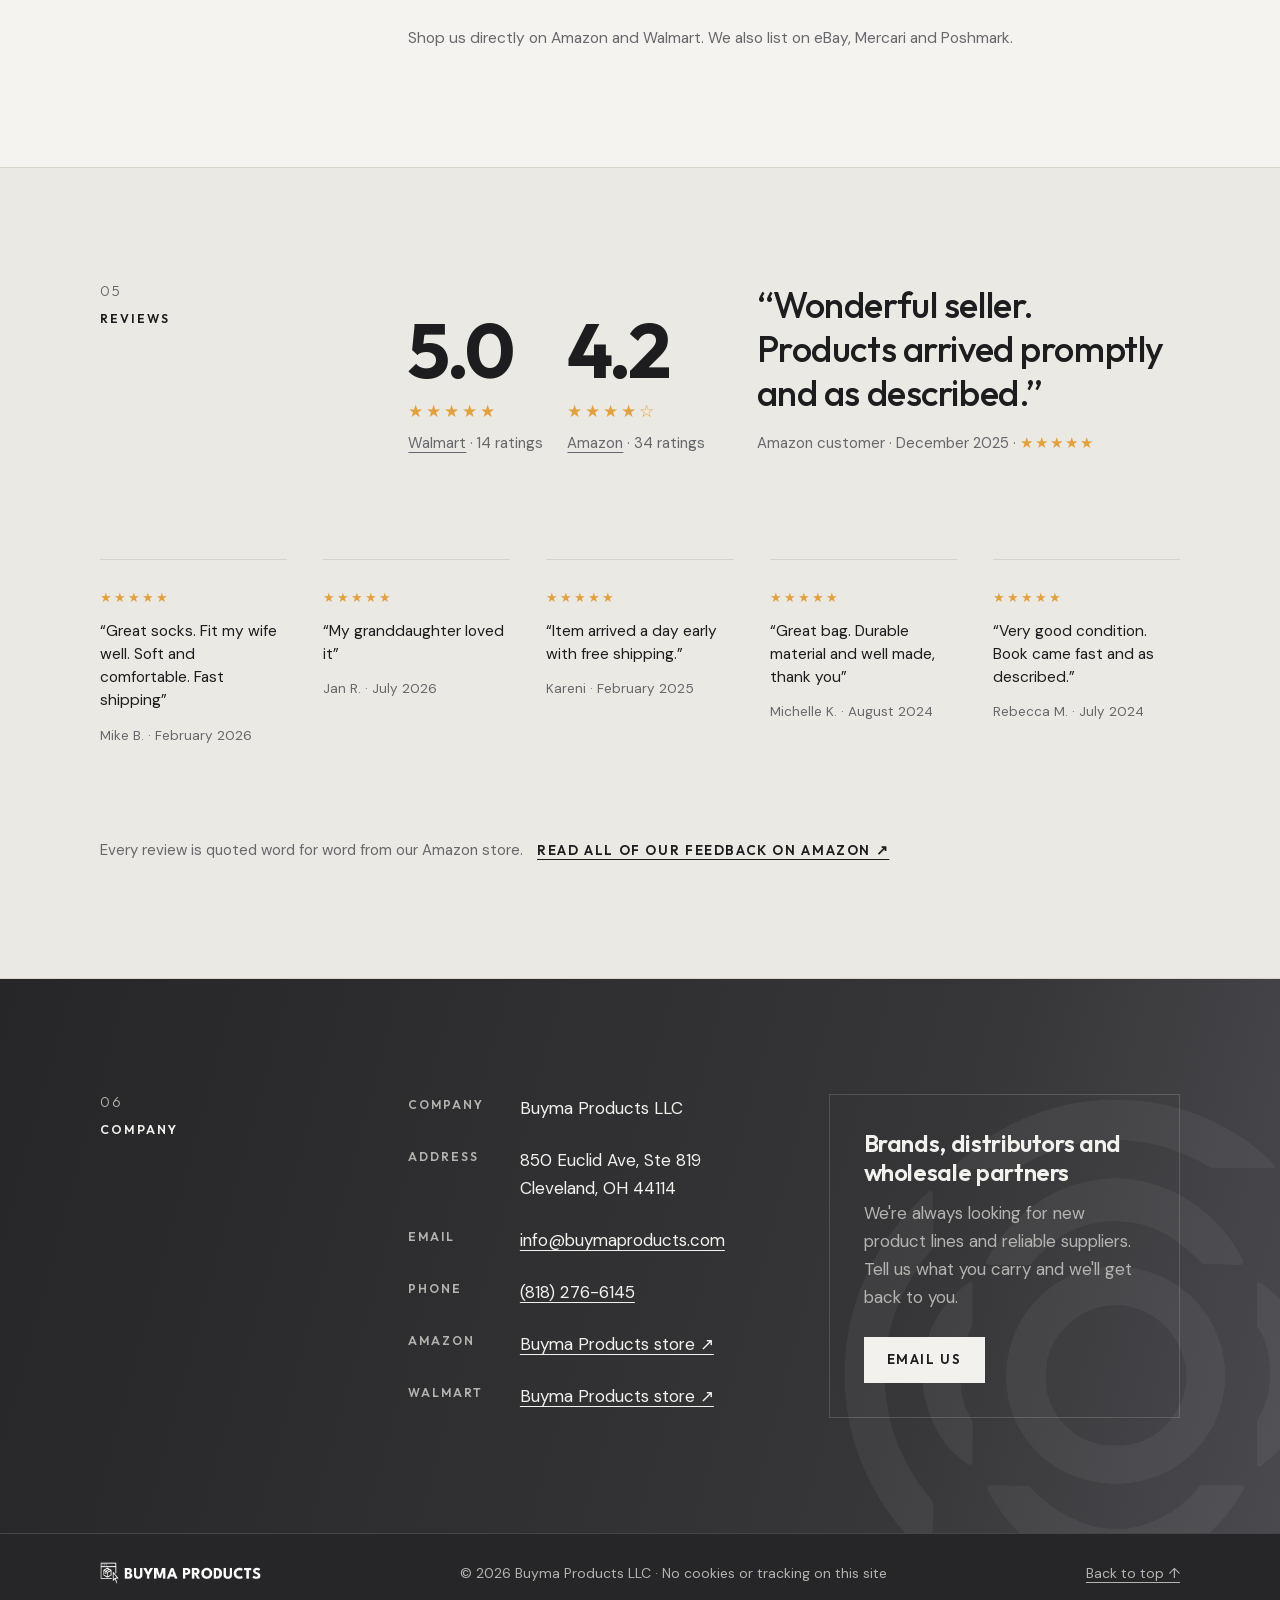
==== commit 57e973d4: "Show the Walmart 5.0 rating (14 ratings) beside Amazon's 4.2 Co-Authored-By: Claude Opus 5.5 <norepl" ====
--- a/index.html
+++ b/index.html
@@ -68,6 +68,7 @@
     </div>
 
     <div class="facts-row" role="list" aria-label="At a glance">
+      <div class="fact" role="listitem"><b>5.0<span class="stars" aria-hidden="true">★</span></b><span>Seller rating on Walmart, from 14 customer ratings</span></div>
       <div class="fact" role="listitem"><b>4.2<span class="stars" aria-hidden="true">★</span></b><span>Lifetime seller rating on Amazon, from 34 customer ratings</span></div>
       <div class="fact" role="listitem"><b>5</b><span>Marketplaces: Amazon, Walmart, eBay, Mercari and Poshmark</span></div>
       <div class="fact" role="listitem"><b>3</b><span>Amazon stores: the United States, Canada and Mexico</span></div>
@@ -145,10 +146,17 @@
       <div class="sec-head"><span class="num">05</span><h2 id="reviews-title">Reviews</h2></div>
       <div>
         <div class="reviews-top">
-          <div class="score">
-            <b>4.2</b>
-            <span class="stars" role="img" aria-label="4.2 out of 5 stars">★★★★☆</span>
-            <small>out of 5, from 34 lifetime ratings on Amazon</small>
+          <div class="scores">
+            <div class="score">
+              <b>5.0</b>
+              <span class="stars" role="img" aria-label="5 out of 5 stars">★★★★★</span>
+              <small><a href="https://www.walmart.com/seller/102850688">Walmart</a> · 14 ratings</small>
+            </div>
+            <div class="score">
+              <b>4.2</b>
+              <span class="stars" role="img" aria-label="4.2 out of 5 stars">★★★★☆</span>
+              <small><a href="https://www.amazon.com/sp?seller=A3UGXQ8UREJ1LC">Amazon</a> · 34 ratings</small>
+            </div>
           </div>
           <figure class="feature">
             <blockquote>“Wonderful seller. Products arrived promptly and as described.”</blockquote>
@@ -163,7 +171,7 @@
           <figure><span class="stars" role="img" aria-label="5 out of 5 stars">★★★★★</span><blockquote>“Great bag. Durable material and well made, thank you”</blockquote><figcaption>Michelle K. · August 2024</figcaption></figure>
           <figure><span class="stars" role="img" aria-label="5 out of 5 stars">★★★★★</span><blockquote>“Very good condition. Book came fast and as described.”</blockquote><figcaption>Rebecca M. · July 2024</figcaption></figure>
         </div>
-      <p class="more-line span-all">Every review is quoted word for word. <a class="more" href="https://www.amazon.com/sp?seller=A3UGXQ8UREJ1LC">Read all of our feedback on Amazon ↗</a></p>
+      <p class="more-line span-all">Every review is quoted word for word from our Amazon store. <a class="more" href="https://www.amazon.com/sp?seller=A3UGXQ8UREJ1LC">Read all of our feedback on Amazon ↗</a></p>
     </div>
   </section>
 
--- a/style.css
+++ b/style.css
@@ -68,7 +68,7 @@
 .hero .brand-h1{margin:0;font-size:0;line-height:0;max-width:none}
 .hero .lead{color:var(--on-dark);font-size:clamp(18px,2vw,23px);line-height:1.55;max-width:33em;margin-top:0}
 .cta{display:flex;flex-wrap:wrap;gap:14px;margin-top:34px}
-.facts-row{position:relative;z-index:1;display:grid;grid-template-columns:repeat(3,1fr);border-top:1px solid var(--on-dark-rule)}
+.facts-row{position:relative;z-index:1;display:grid;grid-template-columns:repeat(4,1fr);border-top:1px solid var(--on-dark-rule)}
 .fact{padding:26px 24px 32px 0}
 .fact+.fact{padding-left:24px;border-left:1px solid var(--on-dark-rule)}
 .fact b{display:block;font:700 34px/1 var(--display);color:var(--on-dark);letter-spacing:-.01em}
@@ -113,9 +113,11 @@
 .note{margin-top:22px;color:var(--muted);font-size:15.5px}
 
 /* reviews */
-.reviews-top{display:grid;grid-template-columns:1fr 2.1fr;gap:clamp(24px,4vw,56px);align-items:end}
-.score b{display:block;font:700 clamp(62px,8vw,98px)/.9 var(--display);color:var(--ink);letter-spacing:-.035em}
-.score .stars{display:block;font-size:20px;letter-spacing:4px;margin:14px 0 6px}
+.reviews-top{display:grid;grid-template-columns:1.2fr 1.8fr;gap:clamp(24px,4vw,56px);align-items:end}
+.scores{display:grid;grid-template-columns:1fr 1fr;gap:24px}
+.score small{white-space:nowrap}
+.score b{display:block;font:700 clamp(52px,6vw,76px)/.9 var(--display);color:var(--ink);letter-spacing:-.035em}
+.score .stars{display:block;font-size:17px;letter-spacing:3px;margin:12px 0 6px}
 .score small{display:block;color:var(--muted);font-size:15px}
 .feature{margin:0}
 .feature blockquote{margin:0;font:500 clamp(24px,2.9vw,36px)/1.22 var(--display);color:var(--ink);letter-spacing:-.012em}
@@ -170,6 +172,10 @@
 @media (max-width:960px){
   .sec-grid,.reviews-top,.company-grid,.prose{grid-template-columns:1fr}
   .steps{grid-template-columns:1fr 1fr;row-gap:40px}
+  .facts-row{grid-template-columns:1fr 1fr}
+  .fact:nth-child(odd){padding-left:0;border-left:0}
+  .fact:nth-child(n+3){border-top:1px solid var(--on-dark-rule)}
+  .scores{max-width:520px}
   .quotes{grid-template-columns:1fr 1fr;row-gap:30px}
   .menu{gap:20px}
 }
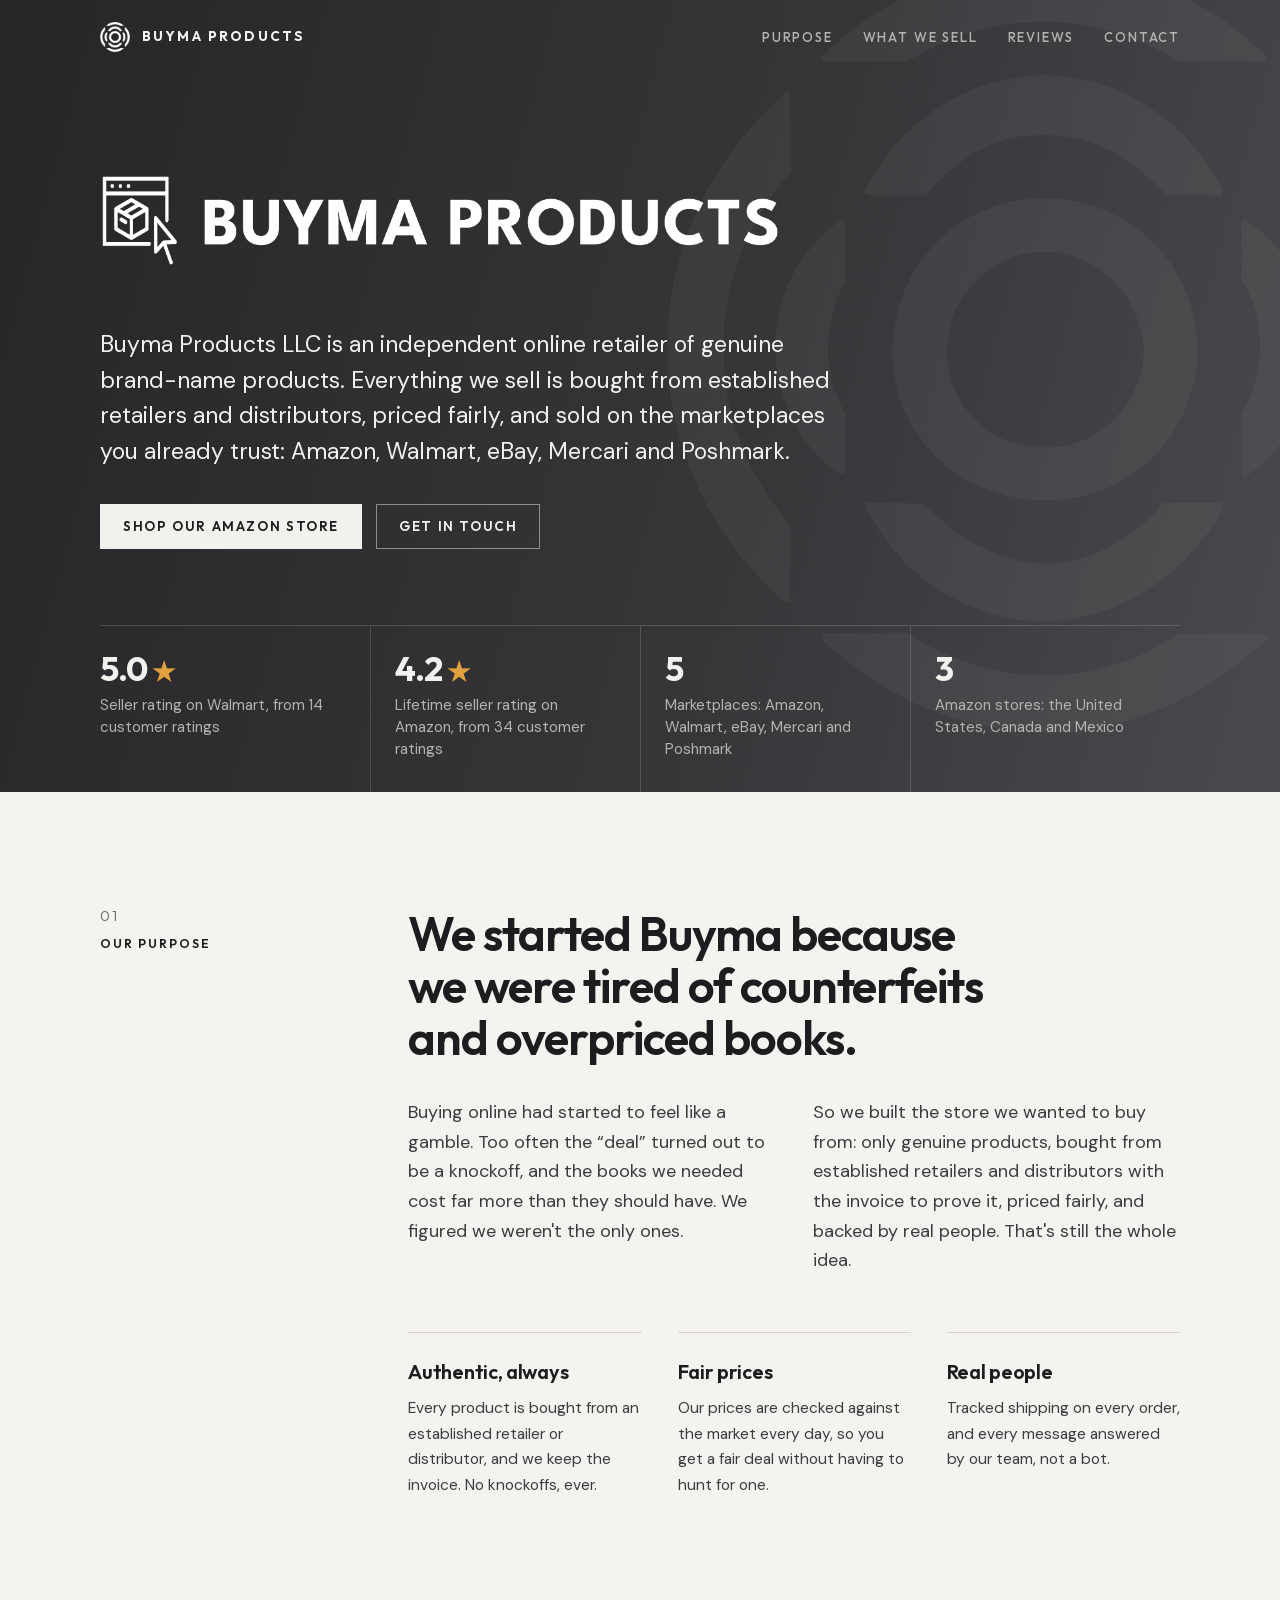
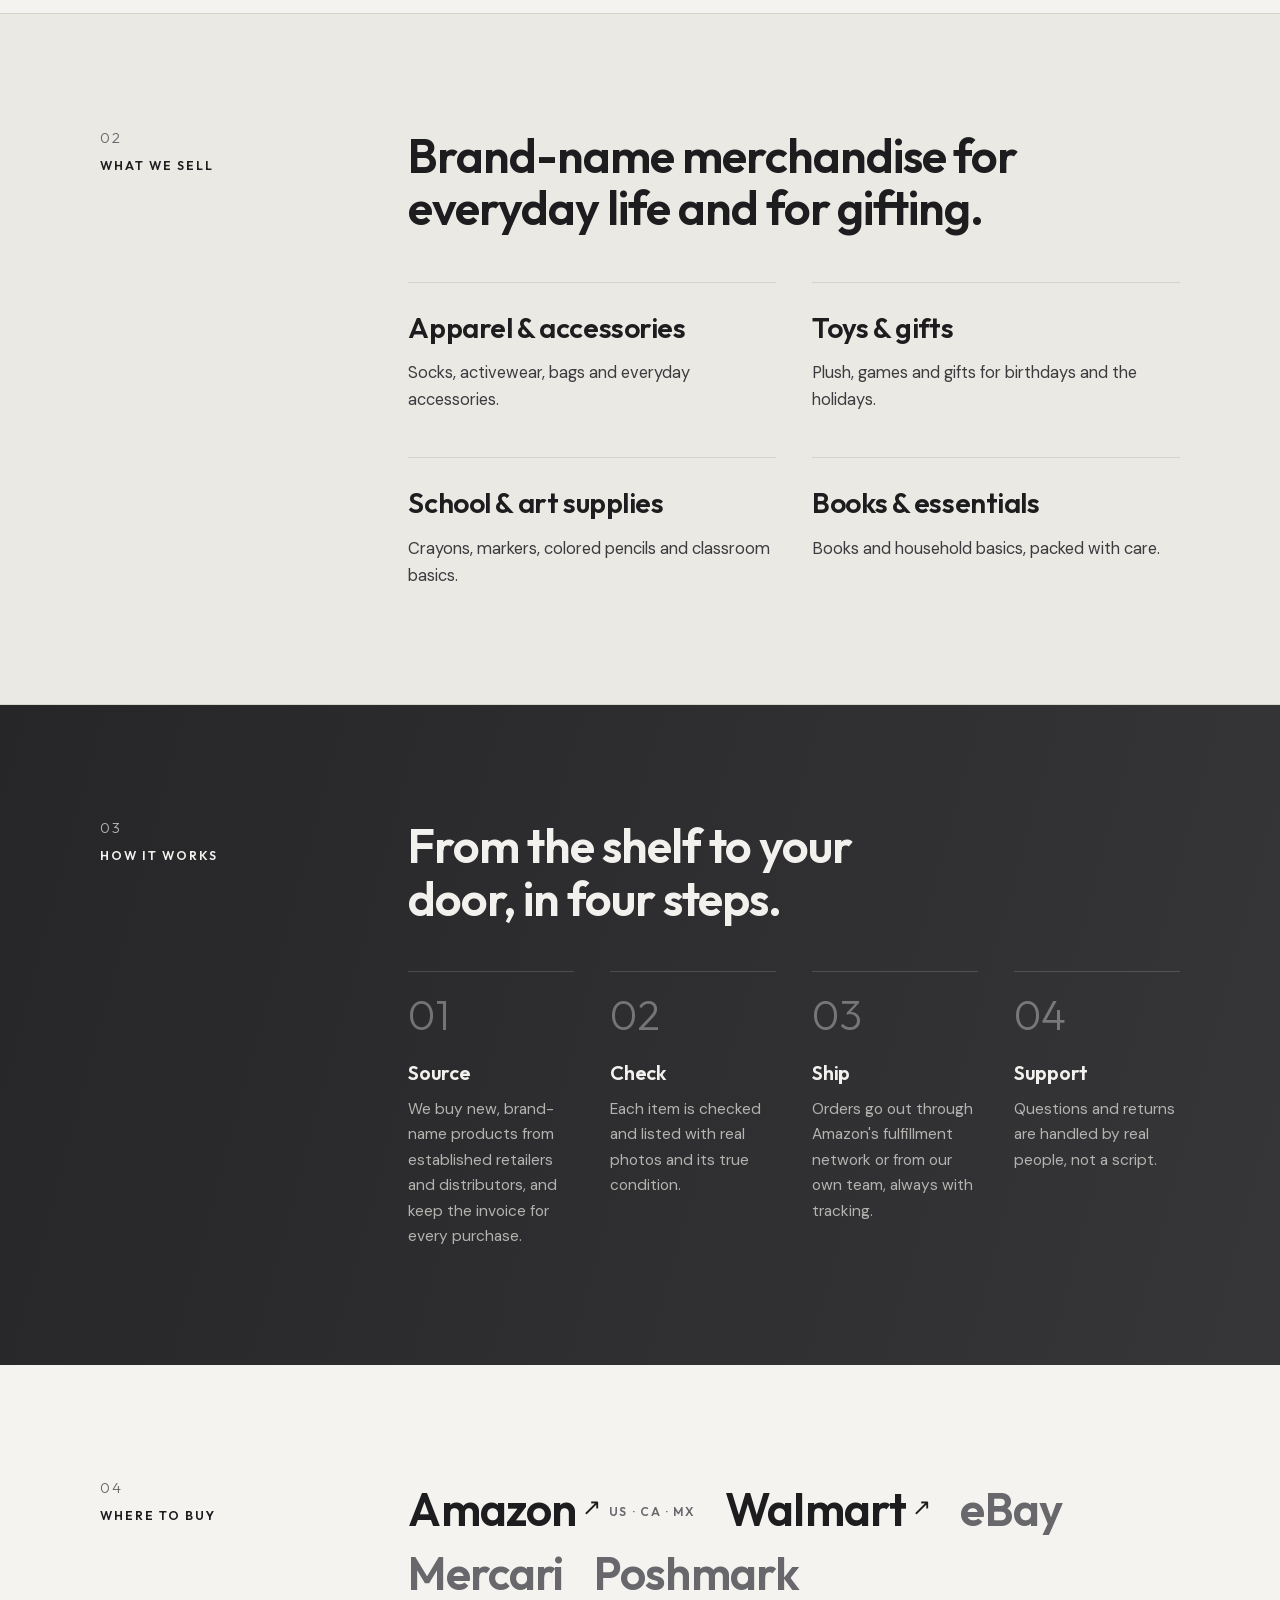
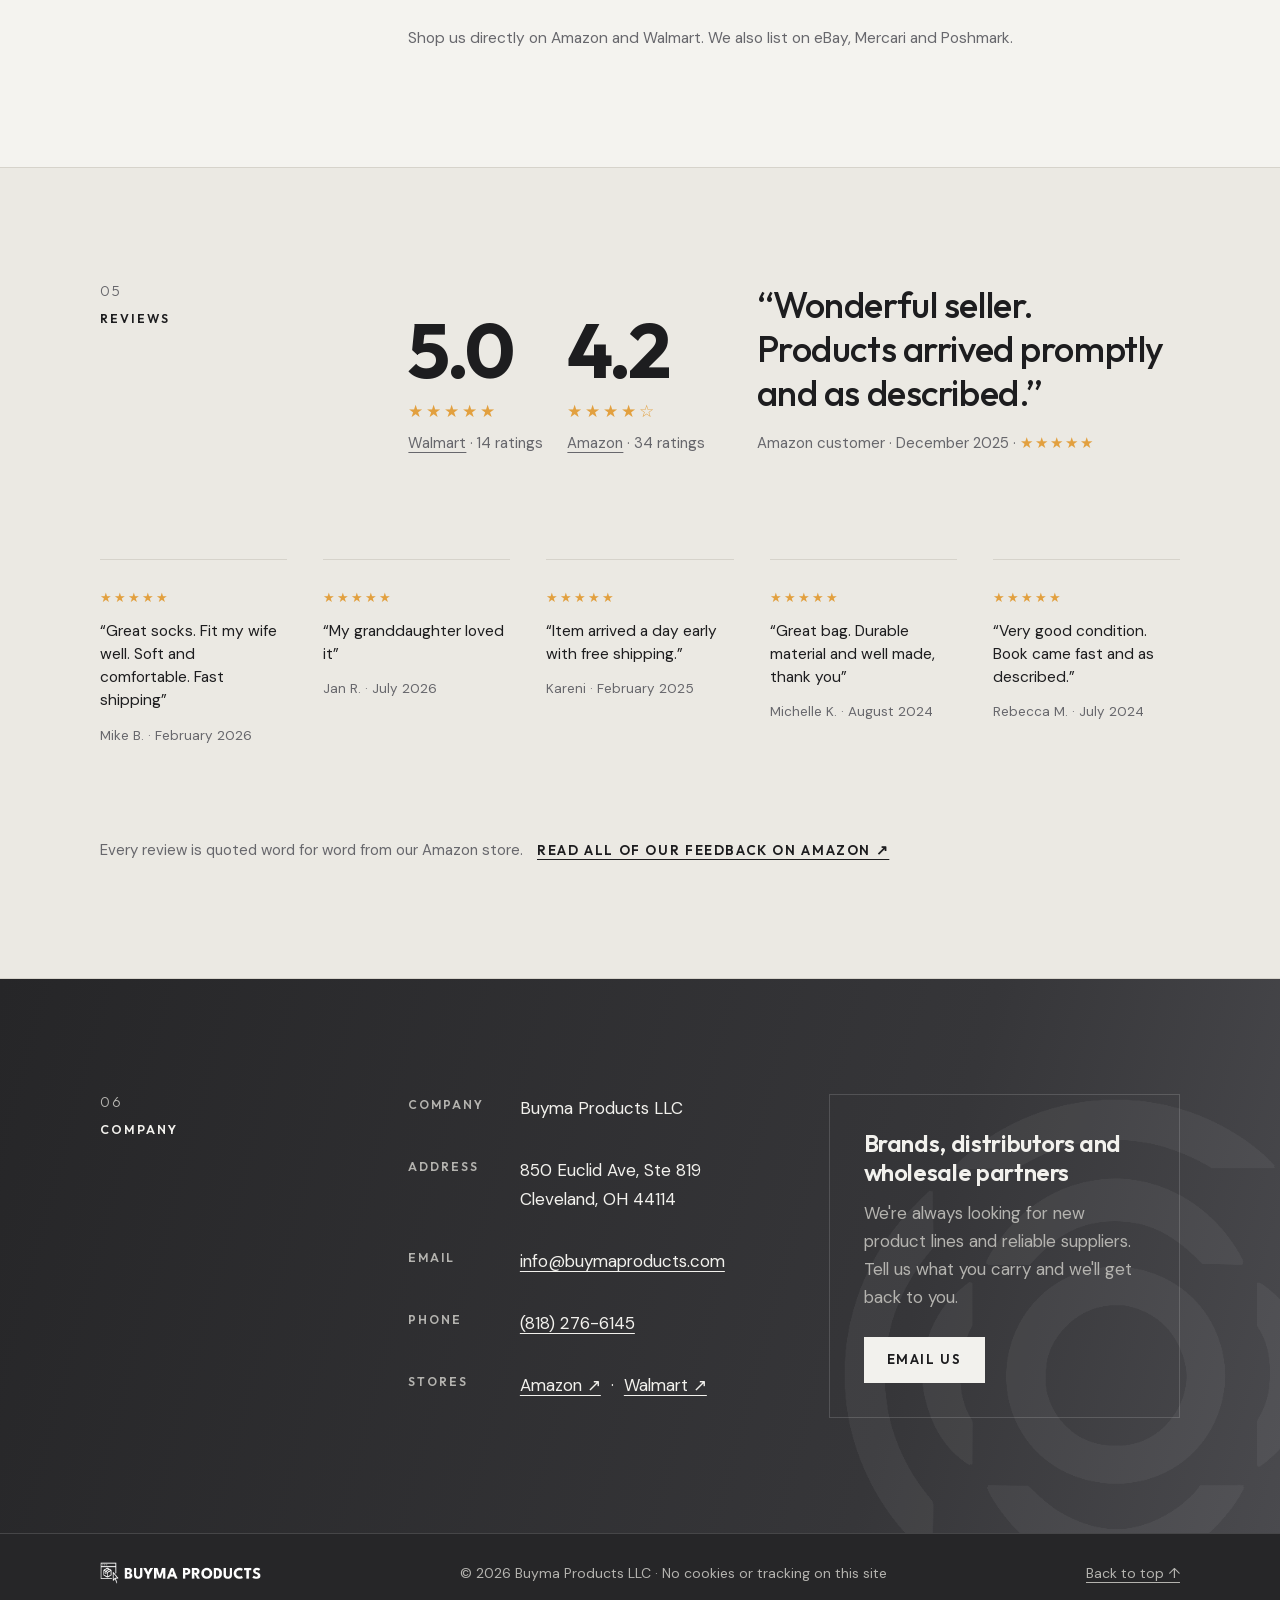
==== commit 04fd3a47: "One Stores row: Amazon and Walmart links, no repeated store label Co-Authored-By: Claude Opus 5.5 <n" ====
--- a/index.html
+++ b/index.html
@@ -184,8 +184,7 @@
           <dt>Address</dt><dd>850 Euclid Ave, Ste 819<br>Cleveland, OH 44114</dd>
           <dt>Email</dt><dd><a href="mailto:info@buymaproducts.com">info@buymaproducts.com</a></dd>
           <dt>Phone</dt><dd><a href="tel:+18182766145">(818) 276-6145</a></dd>
-          <dt>Amazon</dt><dd><a href="https://www.amazon.com/sp?seller=A3UGXQ8UREJ1LC">Buyma Products store ↗</a></dd>
-          <dt>Walmart</dt><dd><a href="https://www.walmart.com/seller/102850688">Buyma Products store ↗</a></dd>
+          <dt>Stores</dt><dd><a href="https://www.amazon.com/sp?seller=A3UGXQ8UREJ1LC">Amazon ↗</a> &nbsp;·&nbsp; <a href="https://www.walmart.com/seller/102850688">Walmart ↗</a></dd>
         </dl>
         <div class="partner">
           <h3>Brands, distributors and wholesale partners</h3>
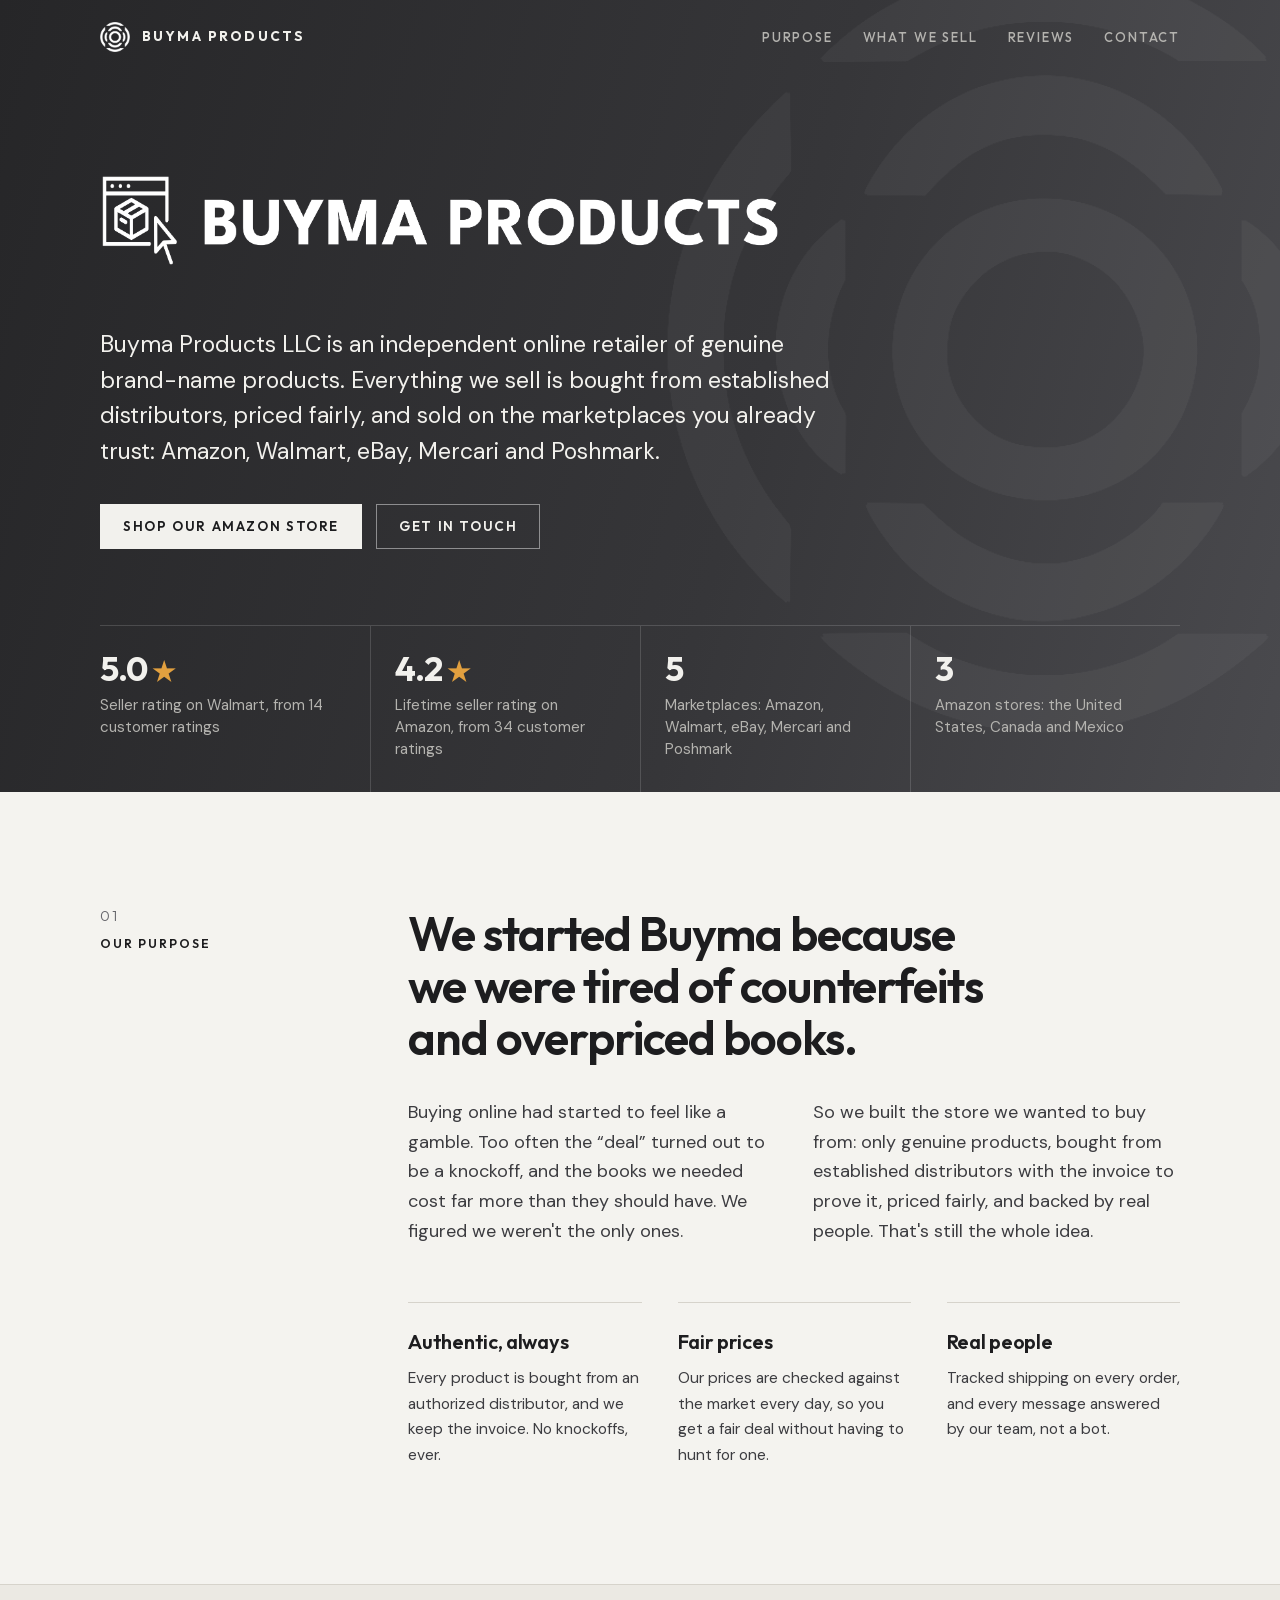
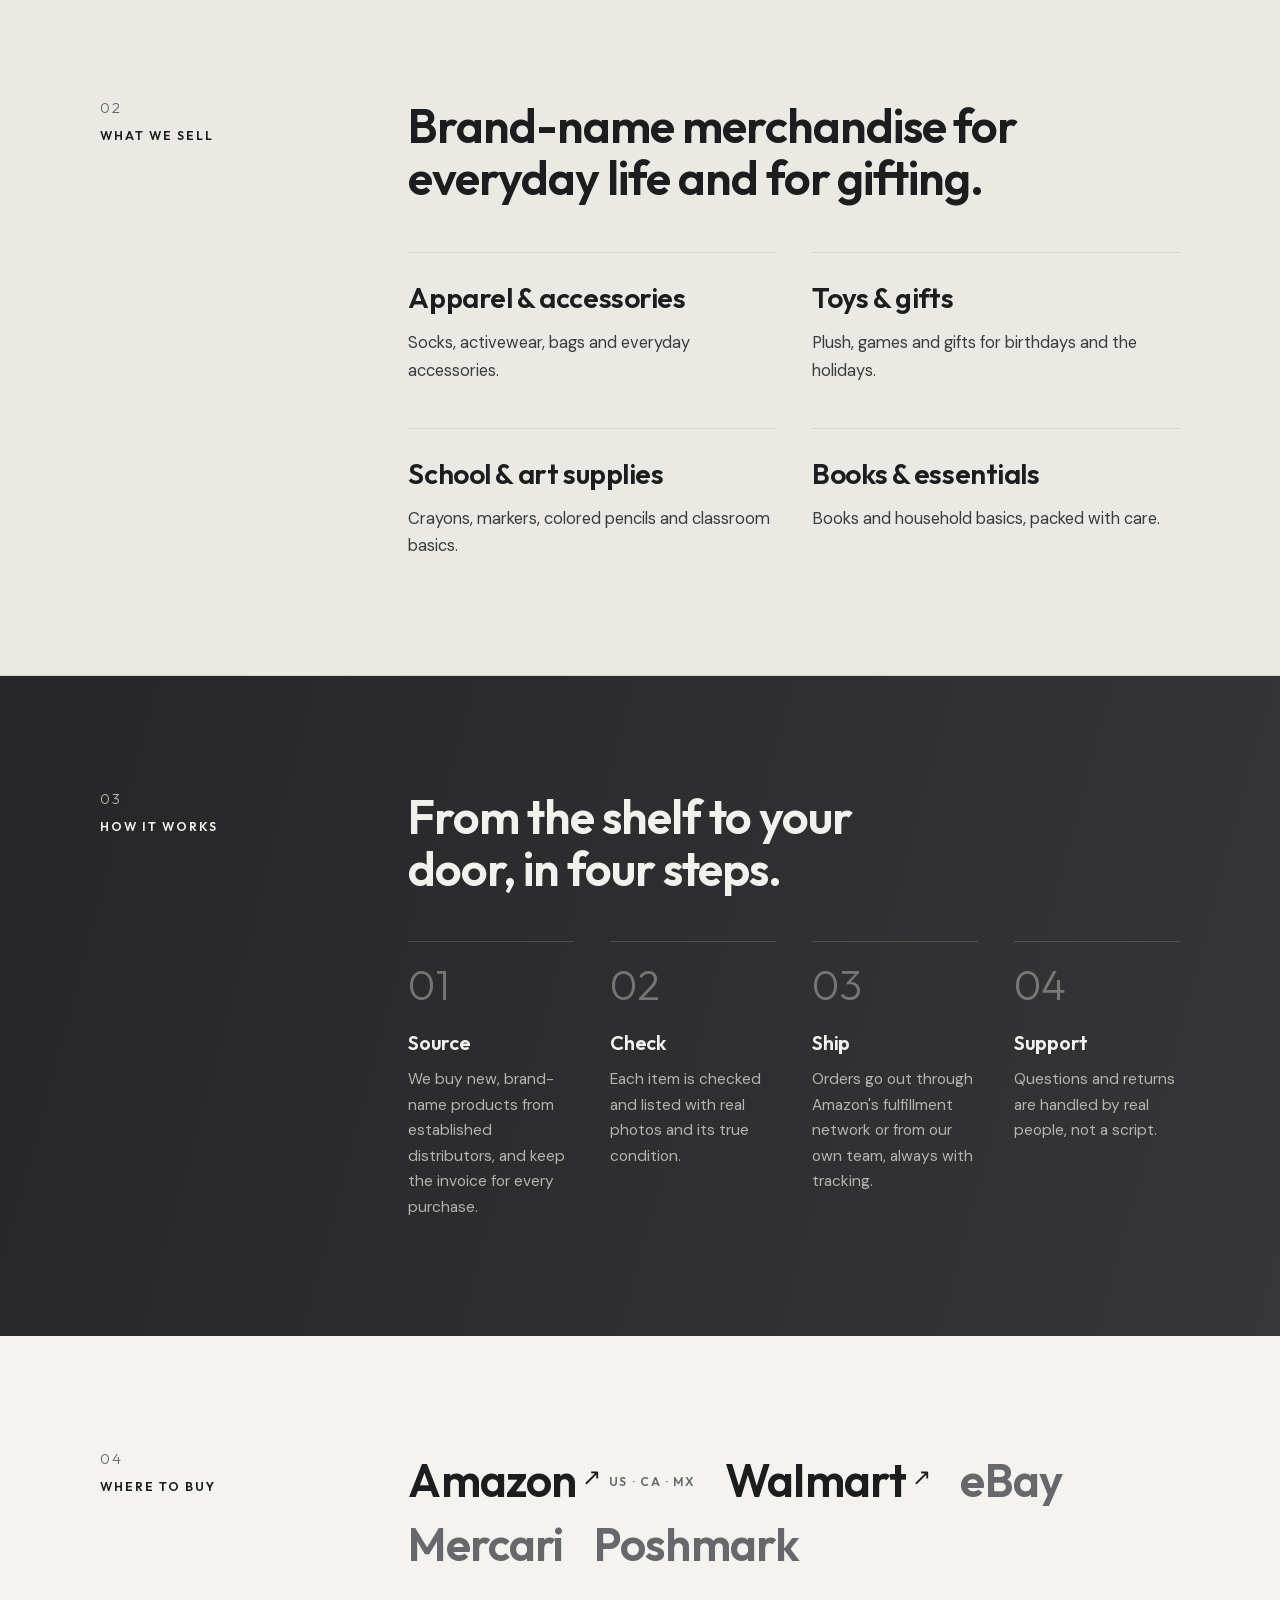
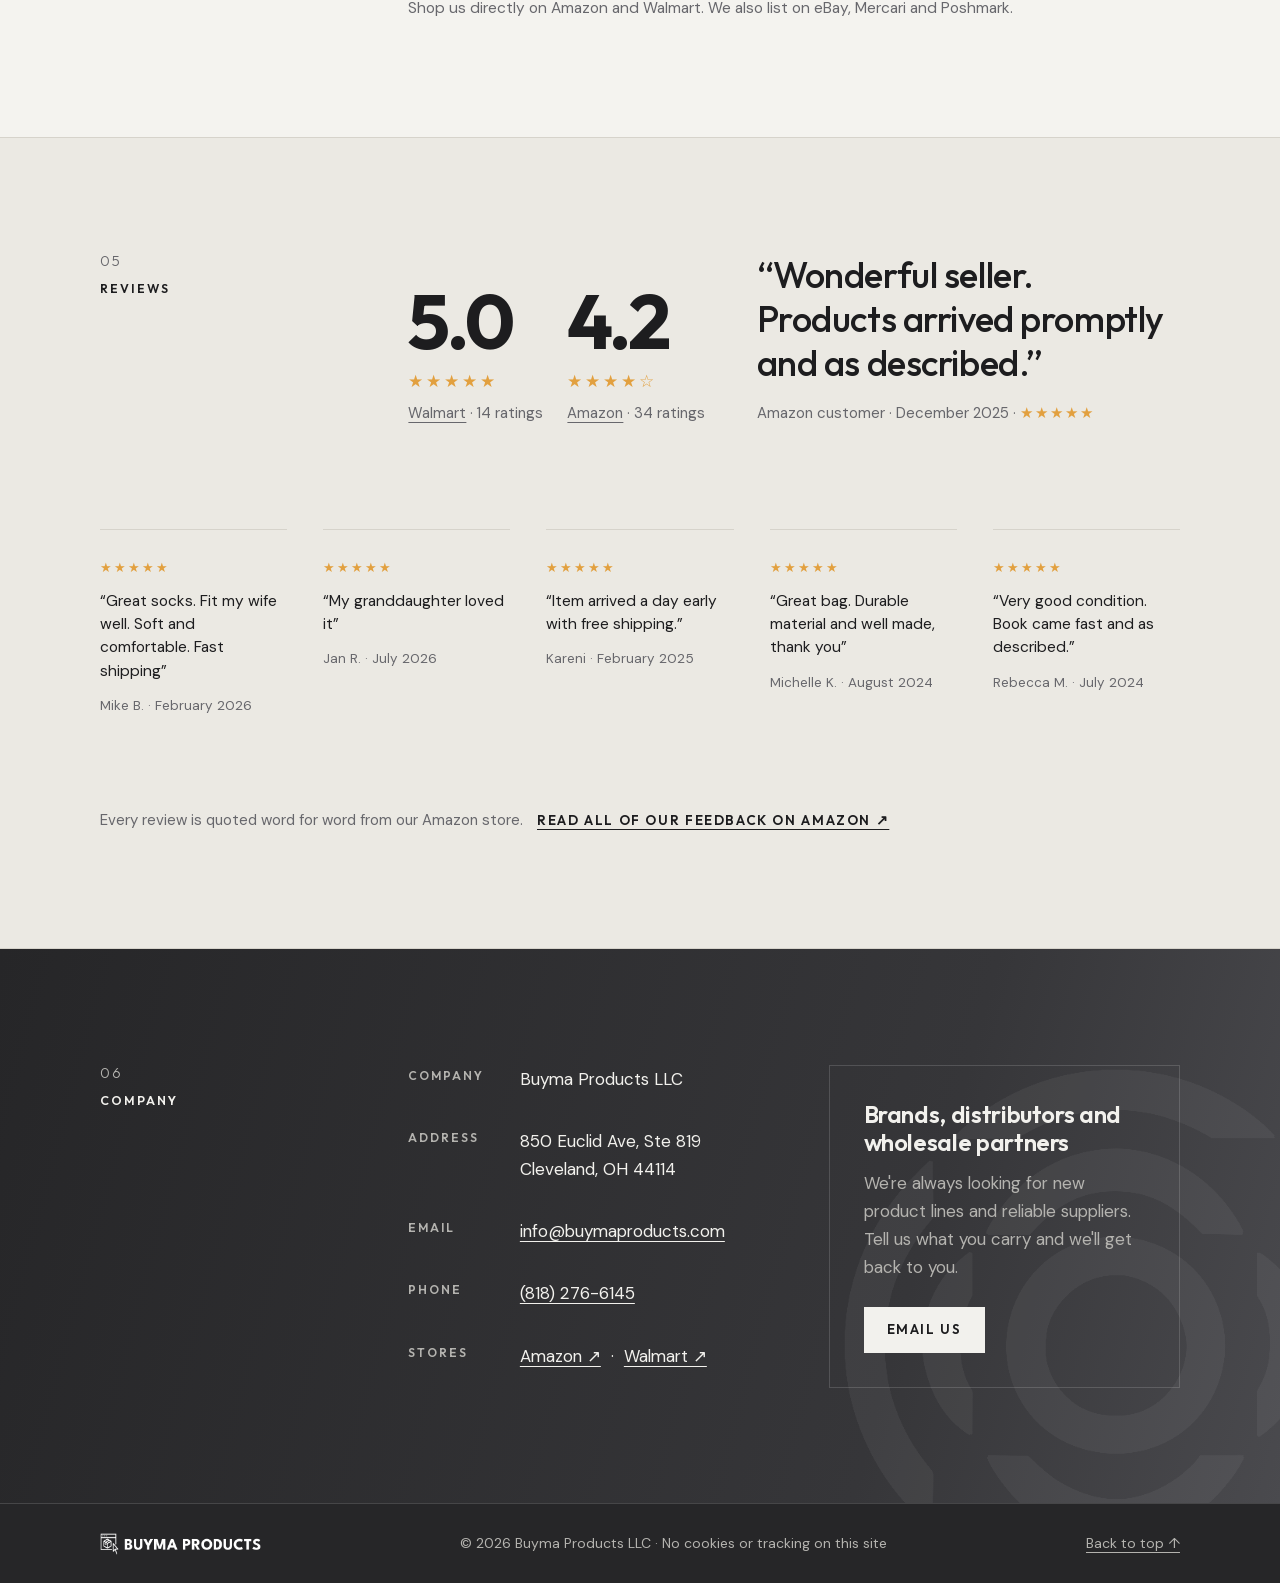
==== commit 1f780351: "Say distributors, not retailers and distributors; authorized in the Authentic promise Co-Authored-By" ====
--- a/index.html
+++ b/index.html
@@ -4,7 +4,7 @@
 <meta charset="utf-8">
 <meta name="viewport" content="width=device-width, initial-scale=1">
 <title>Buyma Products LLC · Genuine brand-name products at fair prices</title>
-<meta name="description" content="Buyma Products LLC sells genuine brand-name products at fair prices on Amazon, Walmart Marketplace, eBay, Mercari and Poshmark. Every item is sourced from established retailers and distributors.">
+<meta name="description" content="Buyma Products LLC sells genuine brand-name products at fair prices on Amazon, Walmart Marketplace, eBay, Mercari and Poshmark. Every item is sourced from established distributors.">
 <link rel="canonical" href="https://buymaproducts.com/">
 <meta name="theme-color" content="#262628">
 <link rel="icon" href="/favicon.ico" sizes="any">
@@ -60,7 +60,7 @@
 
     <div class="hero-body">
       <h1 class="brand-h1"><img class="lockup" src="/assets/wordmark-white.png" alt="Buyma Products" width="2095" height="287"></h1>
-      <p class="lead">Buyma Products LLC is an independent online retailer of genuine brand-name products. Everything we sell is bought from established retailers and distributors, priced fairly, and sold on the marketplaces you already trust: Amazon, Walmart, eBay, Mercari and Poshmark.</p>
+      <p class="lead">Buyma Products LLC is an independent online retailer of genuine brand-name products. Everything we sell is bought from established distributors, priced fairly, and sold on the marketplaces you already trust: Amazon, Walmart, eBay, Mercari and Poshmark.</p>
       <div class="cta">
         <a class="btn btn-light" href="https://www.amazon.com/s?me=A3UGXQ8UREJ1LC">Shop our Amazon store</a>
         <a class="btn btn-line" href="#contact">Get in touch</a>
@@ -84,10 +84,10 @@
         <p class="statement">We started Buyma because we were tired of counterfeits and overpriced books.</p>
         <div class="prose">
           <p>Buying online had started to feel like a gamble. Too often the “deal” turned out to be a knockoff, and the books we needed cost far more than they should have. We figured we weren't the only ones.</p>
-          <p>So we built the store we wanted to buy from: only genuine products, bought from established retailers and distributors with the invoice to prove it, priced fairly, and backed by real people. That's still the whole idea.</p>
+          <p>So we built the store we wanted to buy from: only genuine products, bought from established distributors with the invoice to prove it, priced fairly, and backed by real people. That's still the whole idea.</p>
         </div>
         <div class="ruled values">
-          <div><h3>Authentic, always</h3><p>Every product is bought from an established retailer or distributor, and we keep the invoice. No knockoffs, ever.</p></div>
+          <div><h3>Authentic, always</h3><p>Every product is bought from an authorized distributor, and we keep the invoice. No knockoffs, ever.</p></div>
           <div><h3>Fair prices</h3><p>Our prices are checked against the market every day, so you get a fair deal without having to hunt for one.</p></div>
           <div><h3>Real people</h3><p>Tracked shipping on every order, and every message answered by our team, not a bot.</p></div>
         </div>
@@ -116,7 +116,7 @@
       <div>
         <p class="statement">From the shelf to your door, in four steps.</p>
         <div class="ruled steps">
-          <div><h3>Source</h3><p>We buy new, brand-name products from established retailers and distributors, and keep the invoice for every purchase.</p></div>
+          <div><h3>Source</h3><p>We buy new, brand-name products from established distributors, and keep the invoice for every purchase.</p></div>
           <div><h3>Check</h3><p>Each item is checked and listed with real photos and its true condition.</p></div>
           <div><h3>Ship</h3><p>Orders go out through Amazon's fulfillment network or from our own team, always with tracking.</p></div>
           <div><h3>Support</h3><p>Questions and returns are handled by real people, not a script.</p></div>
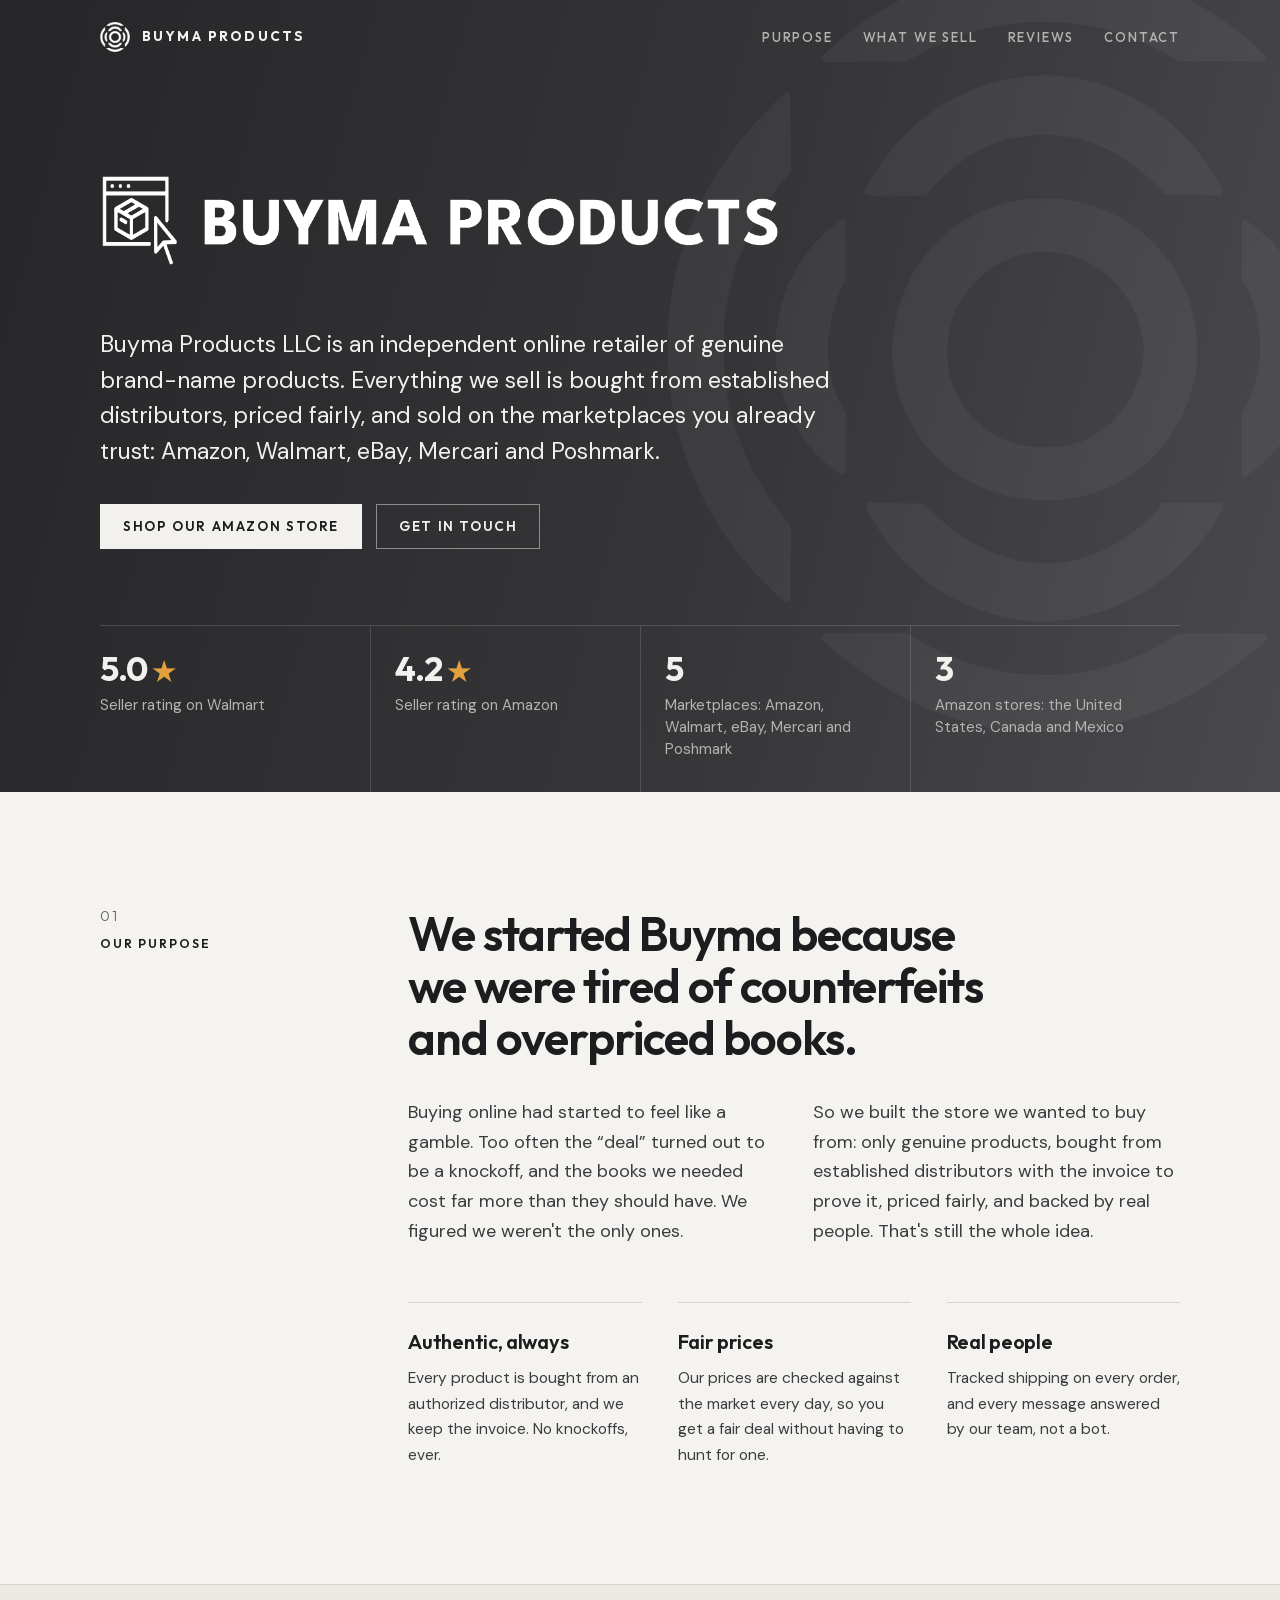
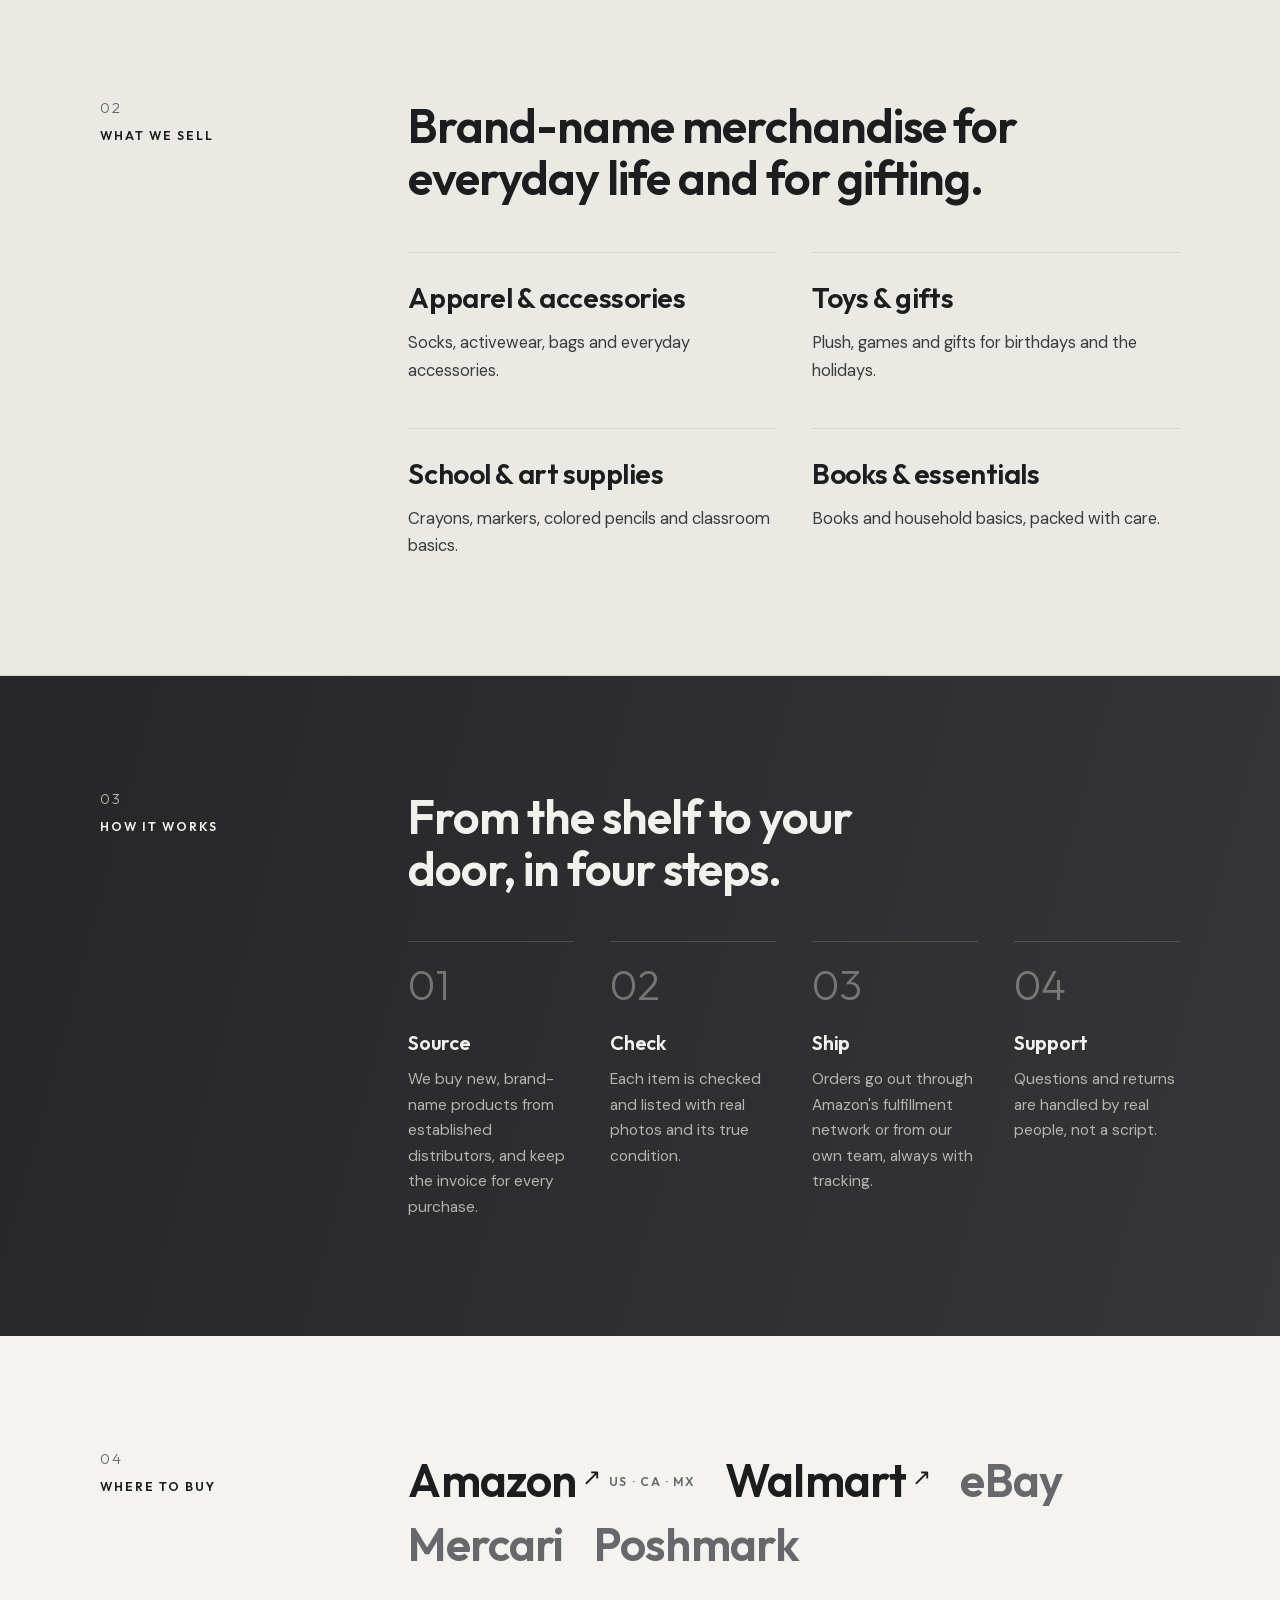
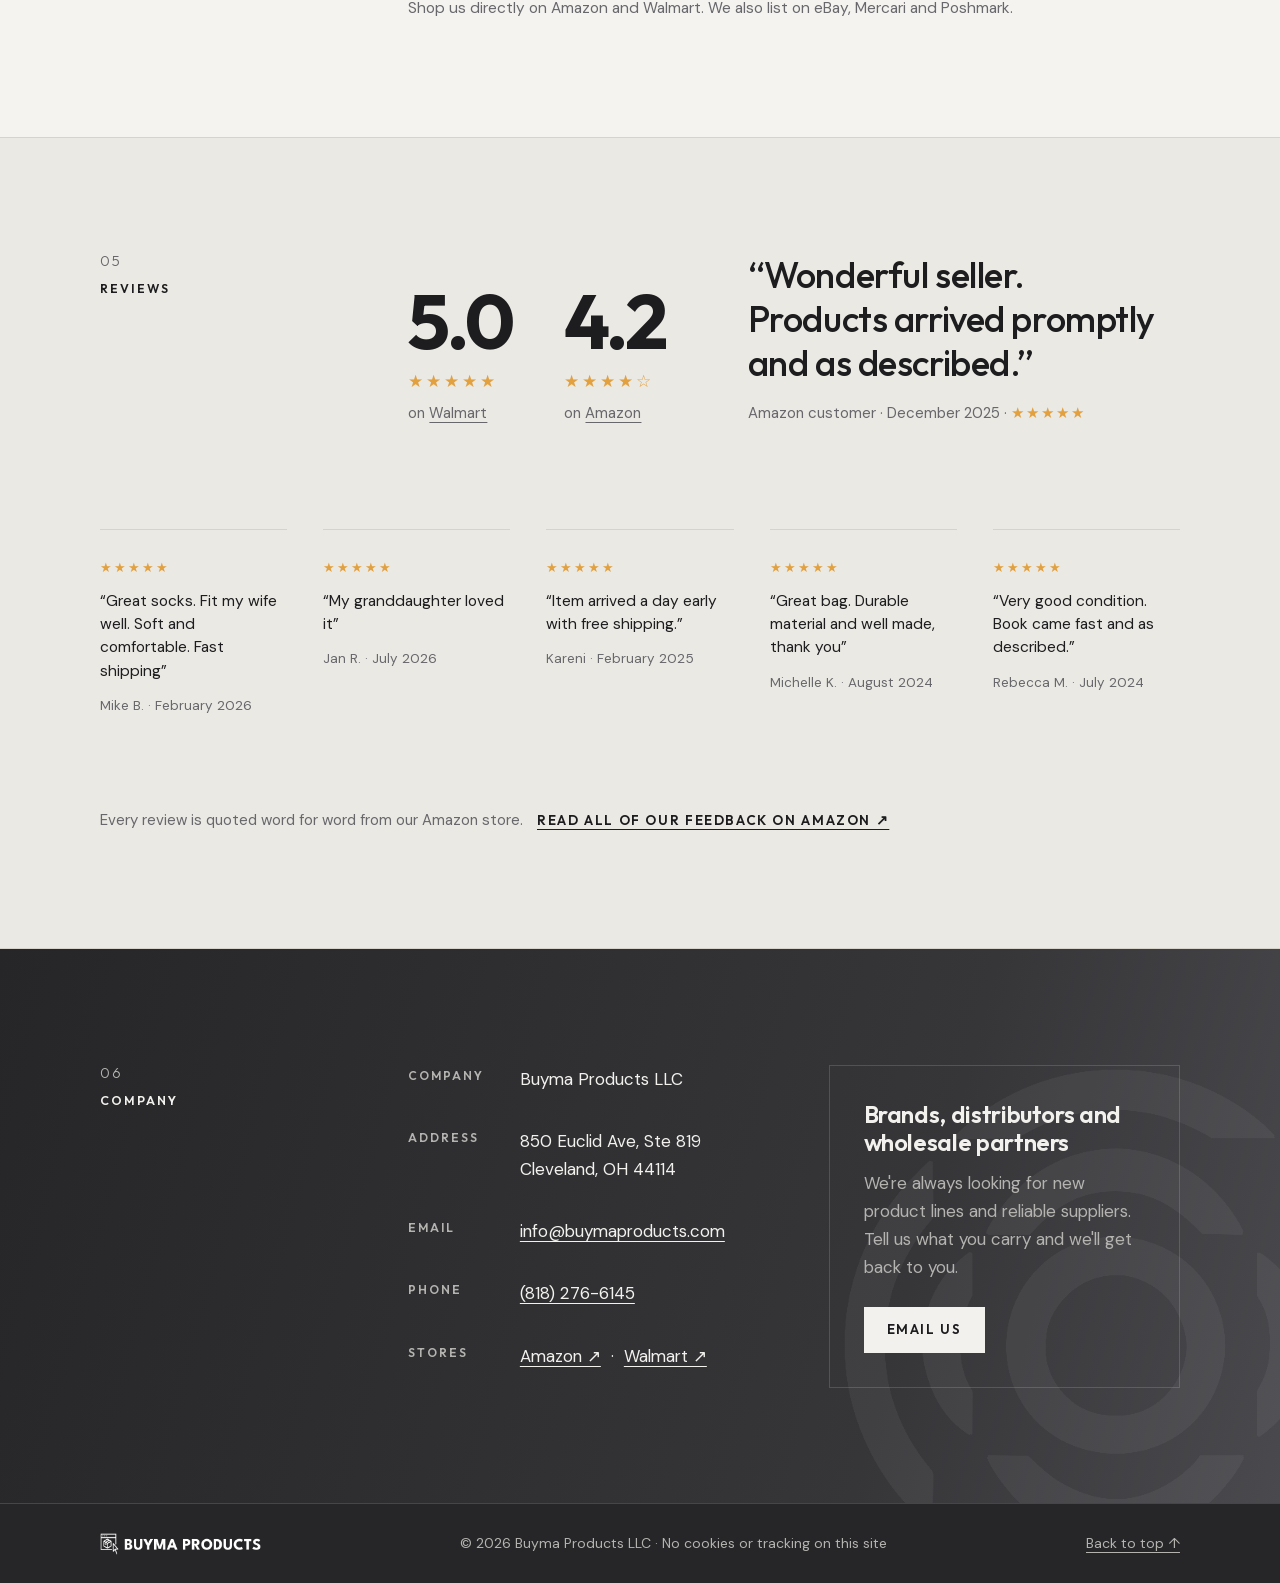
==== commit 57476dd6: "Drop the rating counts; keep the star ratings Co-Authored-By: Claude Opus 5.5 <noreply@anthropic.com" ====
--- a/index.html
+++ b/index.html
@@ -68,8 +68,8 @@
     </div>
 
     <div class="facts-row" role="list" aria-label="At a glance">
-      <div class="fact" role="listitem"><b>5.0<span class="stars" aria-hidden="true">★</span></b><span>Seller rating on Walmart, from 14 customer ratings</span></div>
-      <div class="fact" role="listitem"><b>4.2<span class="stars" aria-hidden="true">★</span></b><span>Lifetime seller rating on Amazon, from 34 customer ratings</span></div>
+      <div class="fact" role="listitem"><b>5.0<span class="stars" aria-hidden="true">★</span></b><span>Seller rating on Walmart</span></div>
+      <div class="fact" role="listitem"><b>4.2<span class="stars" aria-hidden="true">★</span></b><span>Seller rating on Amazon</span></div>
       <div class="fact" role="listitem"><b>5</b><span>Marketplaces: Amazon, Walmart, eBay, Mercari and Poshmark</span></div>
       <div class="fact" role="listitem"><b>3</b><span>Amazon stores: the United States, Canada and Mexico</span></div>
     </div>
@@ -150,12 +150,12 @@
             <div class="score">
               <b>5.0</b>
               <span class="stars" role="img" aria-label="5 out of 5 stars">★★★★★</span>
-              <small><a href="https://www.walmart.com/seller/102850688">Walmart</a> · 14 ratings</small>
+              <small>on <a href="https://www.walmart.com/seller/102850688">Walmart</a></small>
             </div>
             <div class="score">
               <b>4.2</b>
               <span class="stars" role="img" aria-label="4.2 out of 5 stars">★★★★☆</span>
-              <small><a href="https://www.amazon.com/sp?seller=A3UGXQ8UREJ1LC">Amazon</a> · 34 ratings</small>
+              <small>on <a href="https://www.amazon.com/sp?seller=A3UGXQ8UREJ1LC">Amazon</a></small>
             </div>
           </div>
           <figure class="feature">
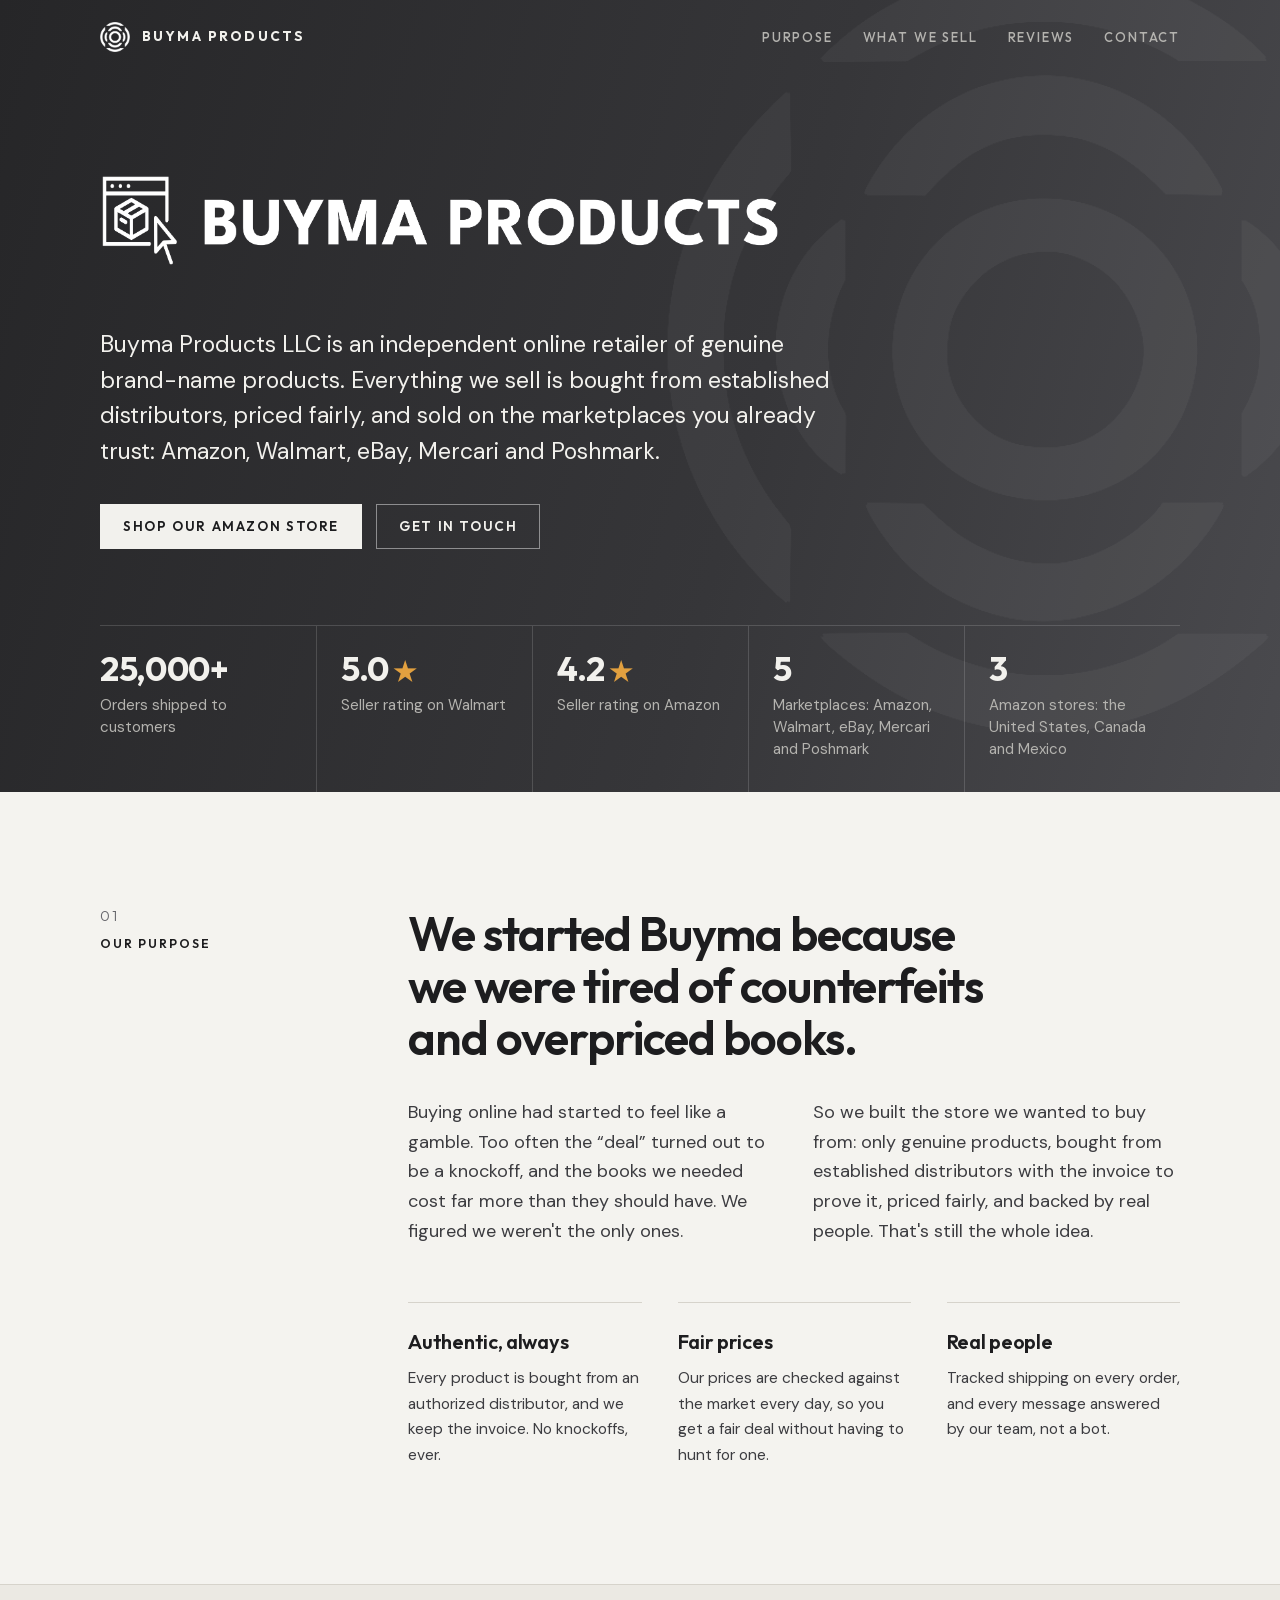
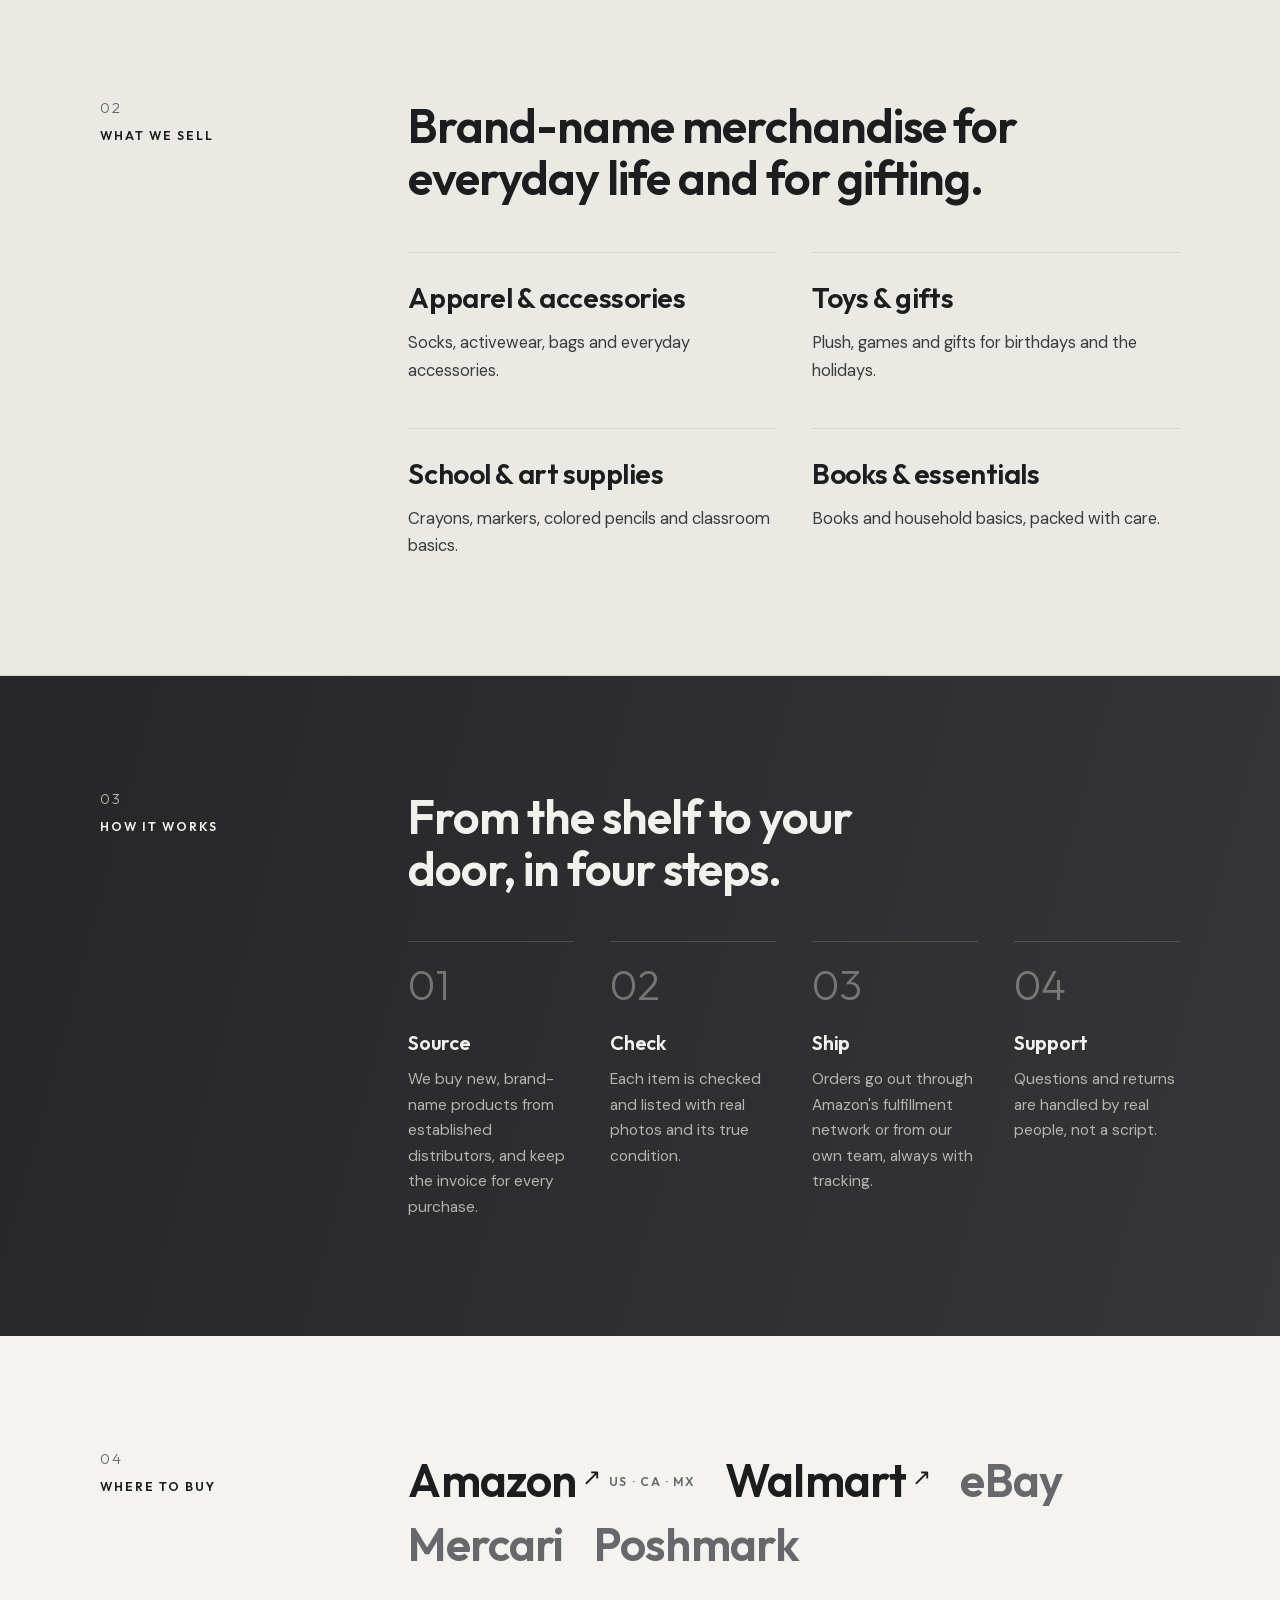
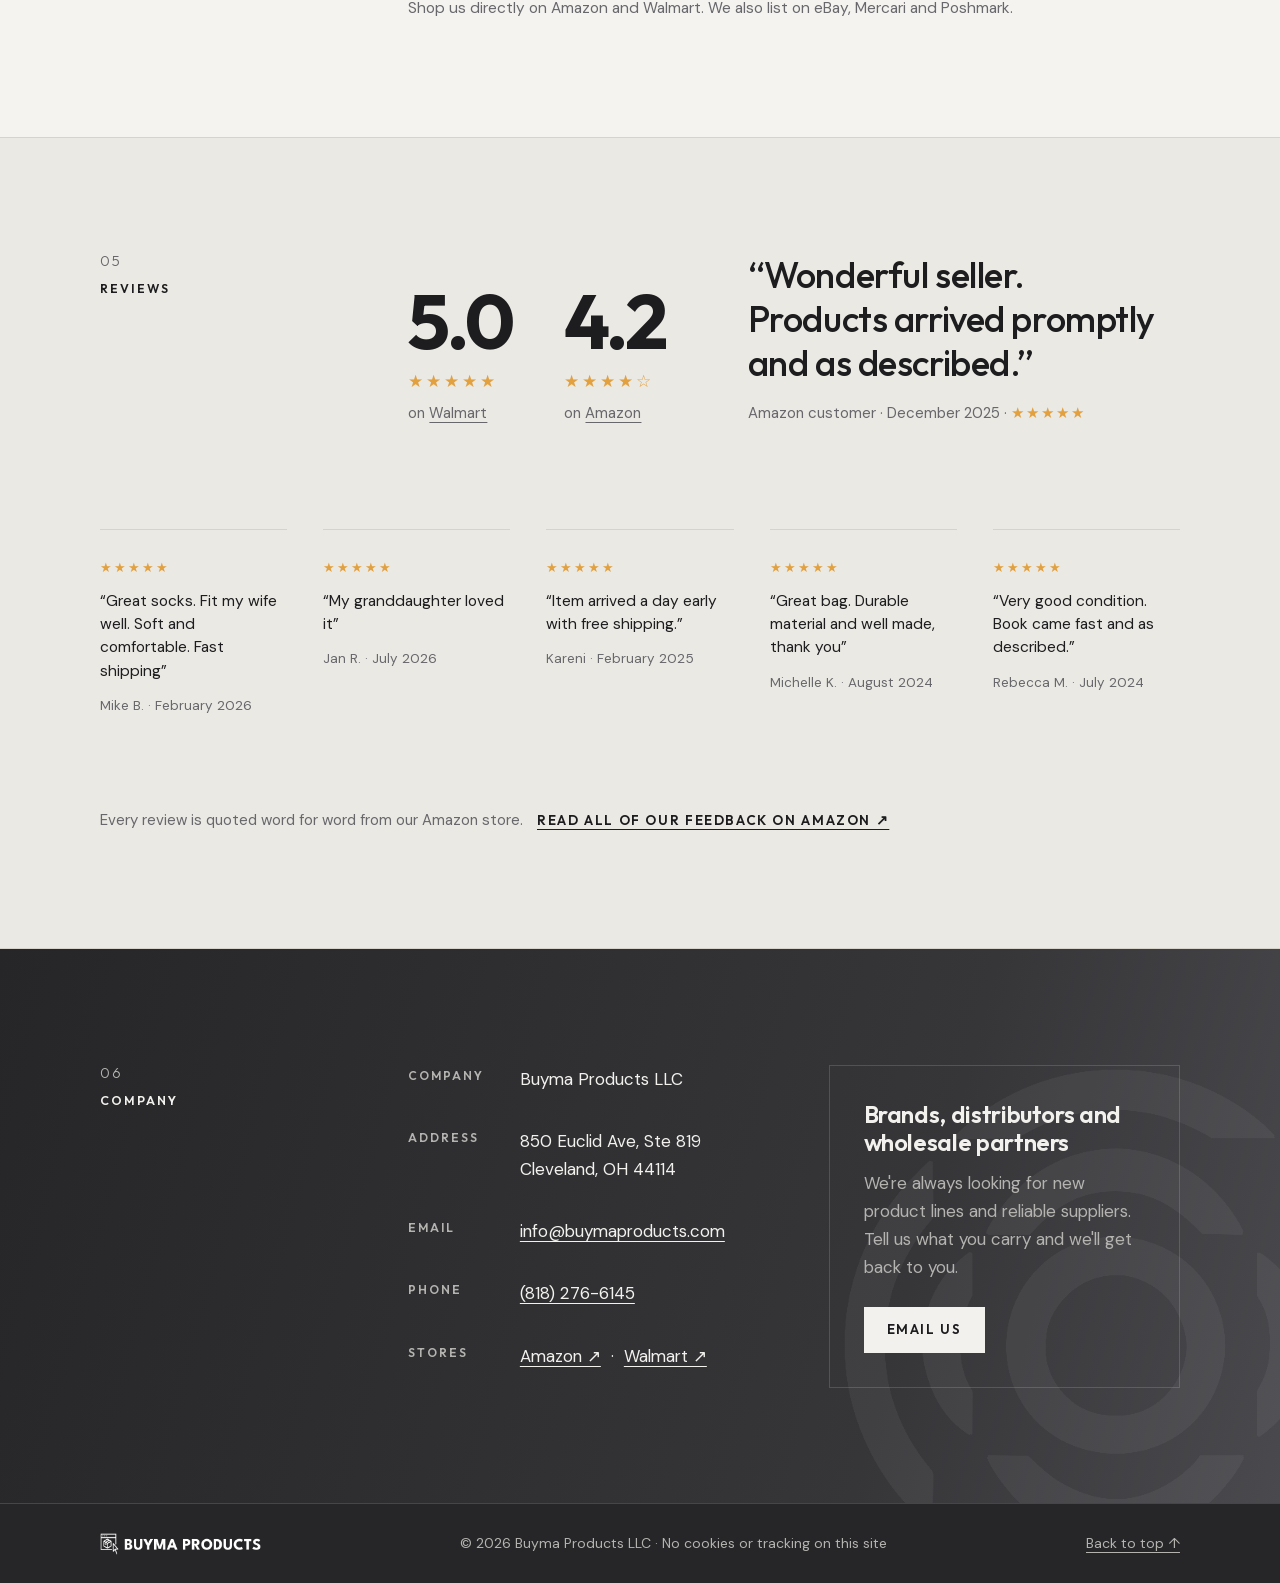
==== commit 0b531a87: "Add 25,000+ orders shipped (Amazon Sales API, 25,802 orders 2024 to 2026-10-07) Co-Authored-By: Clau" ====
--- a/index.html
+++ b/index.html
@@ -68,6 +68,7 @@
     </div>
 
     <div class="facts-row" role="list" aria-label="At a glance">
+      <div class="fact" role="listitem"><b>25,000+</b><span>Orders shipped to customers</span></div>
       <div class="fact" role="listitem"><b>5.0<span class="stars" aria-hidden="true">★</span></b><span>Seller rating on Walmart</span></div>
       <div class="fact" role="listitem"><b>4.2<span class="stars" aria-hidden="true">★</span></b><span>Seller rating on Amazon</span></div>
       <div class="fact" role="listitem"><b>5</b><span>Marketplaces: Amazon, Walmart, eBay, Mercari and Poshmark</span></div>
--- a/style.css
+++ b/style.css
@@ -68,7 +68,7 @@
 .hero .brand-h1{margin:0;font-size:0;line-height:0;max-width:none}
 .hero .lead{color:var(--on-dark);font-size:clamp(18px,2vw,23px);line-height:1.55;max-width:33em;margin-top:0}
 .cta{display:flex;flex-wrap:wrap;gap:14px;margin-top:34px}
-.facts-row{position:relative;z-index:1;display:grid;grid-template-columns:repeat(4,1fr);border-top:1px solid var(--on-dark-rule)}
+.facts-row{position:relative;z-index:1;display:grid;grid-template-columns:repeat(5,1fr);border-top:1px solid var(--on-dark-rule)}
 .fact{padding:26px 24px 32px 0}
 .fact+.fact{padding-left:24px;border-left:1px solid var(--on-dark-rule)}
 .fact b{display:block;font:700 34px/1 var(--display);color:var(--on-dark);letter-spacing:-.01em}
